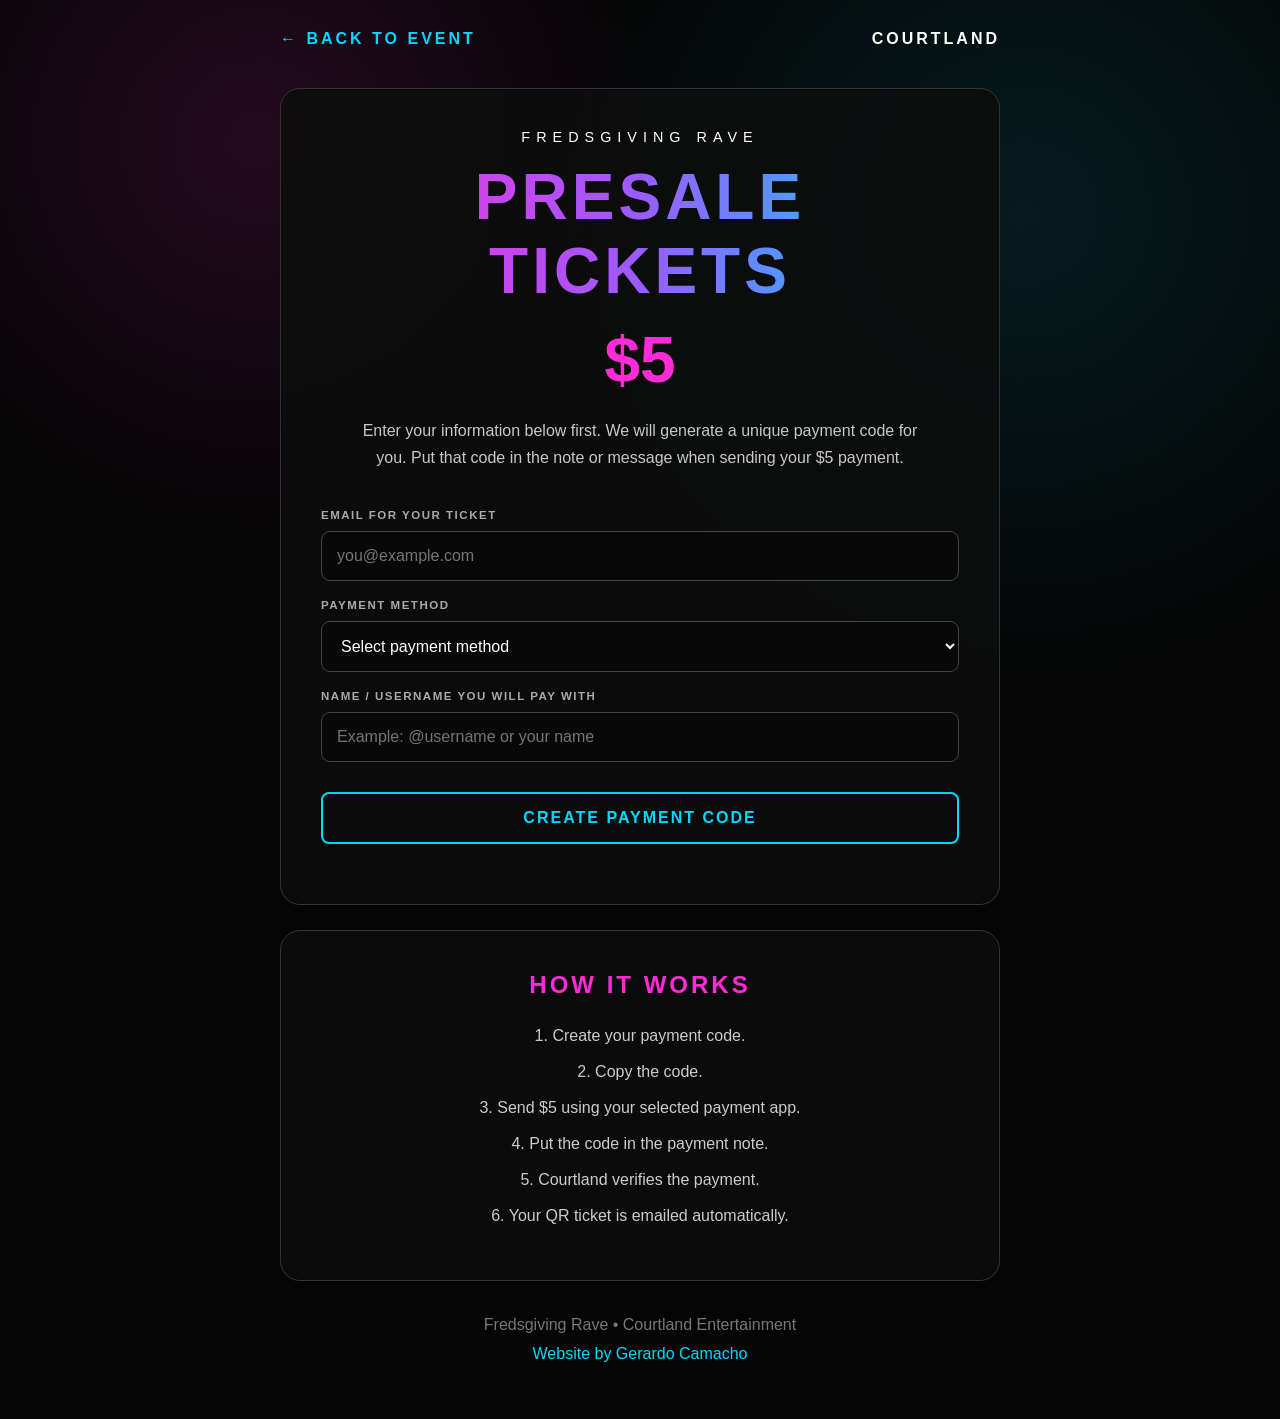
==== payment.html @ a4c5deb9 "Add files via upload" ====
<!DOCTYPE html>
<html lang="en">

<head>

    <meta charset="UTF-8">

    <meta
        name="viewport"
        content="width=device-width, initial-scale=1.0"
    >

    <title>
        Fredsgiving Rave Tickets
    </title>

    <link
        rel="stylesheet"
        href="style.css"
    >

</head>


<body class="payment-body">


    <main class="payment-page">


        <!-- ========================================= -->
        <!-- TOP -->
        <!-- ========================================= -->

        <div class="payment-topbar">

            <a
                href="index.html"
                class="back-link"
            >
                ← BACK TO EVENT
            </a>


            <span>
                COURTLAND
            </span>

        </div>



        <!-- ========================================= -->
        <!-- PAYMENT PANEL -->
        <!-- ========================================= -->

        <section class="payment-panel">


            <p class="presented-by">
                FREDSGIVING RAVE
            </p>


            <h1 class="payment-title">
                PRESALE TICKETS
            </h1>


            <p class="payment-price">
                $5
            </p>


            <p class="payment-description">

                Enter your information below first.

                We will generate a unique payment code for you.

                Put that code in the note or message when
                sending your $5 payment.

            </p>



            <!-- ========================================= -->
            <!-- REQUEST FORM -->
            <!-- ========================================= -->

            <form
                id="ticketForm"
                class="ticket-form payment-form"
            >


                <label for="ticketEmail">

                    EMAIL FOR YOUR TICKET

                </label>


                <input
                    type="email"
                    id="ticketEmail"
                    name="email"
                    placeholder="you@example.com"
                    autocomplete="email"
                    required
                >



                <label for="paymentMethod">

                    PAYMENT METHOD

                </label>


                <select
                    id="paymentMethod"
                    name="paymentMethod"
                    required
                >

                    <option value="">
                        Select payment method
                    </option>

                    <option value="PayPal">
                        PayPal
                    </option>

                    <option value="Venmo">
                        Venmo
                    </option>

                    <option value="Cash App">
                        Cash App
                    </option>

                </select>



                <label for="paymentName">

                    NAME / USERNAME YOU WILL PAY WITH

                </label>


                <input
                    type="text"
                    id="paymentName"
                    name="paymentName"
                    placeholder="Example: @username or your name"
                    required
                >



                <button
                    type="submit"
                    class="request-ticket-button"
                    id="createCodeButton"
                >

                    CREATE PAYMENT CODE

                </button>

            </form>



            <p
                class="ticket-message"
                id="ticketMessage"
            ></p>



            <!-- ========================================= -->
            <!-- PAYMENT CODE RESULT -->
            <!-- Starts hidden -->
            <!-- ========================================= -->

            <div
                class="payment-reference-box hidden"
                id="paymentReferenceBox"
            >


                <p class="reference-label">

                    YOUR PAYMENT CODE

                </p>


                <p
                    class="reference-code"
                    id="paymentReference"
                >
                    FRED-PAY-XXXXXX
                </p>


                <button
                    type="button"
                    class="copy-reference-button"
                    id="copyReferenceButton"
                >

                    COPY CODE

                </button>


                <p class="reference-instructions">

                    Put this exact code in the
                    payment note/message.

                </p>


                <p class="reference-warning">

                    Your ticket will not be sent until
                    your payment has been verified.

                </p>



                <!-- ========================================= -->
                <!-- PAYMENT BUTTON -->
                <!-- ========================================= -->

                <div
                    class="selected-payment-area"
                    id="selectedPaymentArea"
                >


                    <p>
                        Now send your $5 payment:
                    </p>


                    <a
                        href="#"
                        target="_blank"
                        rel="noopener noreferrer"
                        class="payment-option"
                        id="selectedPaymentButton"
                    >

                        CONTINUE TO PAYMENT

                    </a>


                </div>


            </div>



        </section>



        <!-- ========================================= -->
        <!-- PAYMENT INSTRUCTIONS -->
        <!-- ========================================= -->

        <section class="payment-help-card">


            <h2>
                HOW IT WORKS
            </h2>


            <p>

                1. Create your payment code.

            </p>


            <p>

                2. Copy the code.

            </p>


            <p>

                3. Send $5 using your selected payment app.

            </p>


            <p>

                4. Put the code in the payment note.

            </p>


            <p>

                5. Courtland verifies the payment.

            </p>


            <p>

                6. Your QR ticket is emailed automatically.

            </p>


        </section>



        <footer class="payment-footer">


            <p>
                Fredsgiving Rave • Courtland Entertainment
            </p>


            <p>
                Website by Gerardo Camacho
            </p>


        </footer>


    </main>



    <script src="script.js"></script>

</body>

</html>
---- style.css ----
* {
    margin: 0;
    padding: 0;
    box-sizing: border-box;
}


html {
    scroll-behavior: smooth;
}


body {

    background-color: #050505;

    color: white;

    font-family:
        Arial,
        sans-serif;

}


a {
    -webkit-tap-highlight-color:
        transparent;
}


.hidden {
    display: none !important;
}



/* ===================================================== */
/* NAVBAR */
/* ===================================================== */

.navbar {

    position: fixed;

    top: 0;
    left: 0;

    width: 100%;

    display: flex;

    justify-content:
        space-between;

    align-items:
        center;

    padding:
        25px 50px;

    z-index: 1000;

    background-color:
        rgba(
            5,
            5,
            5,
            0.85
        );

    backdrop-filter:
        blur(10px);

}


.nav-logo {

    color: white;

    text-decoration: none;

    font-weight: bold;

    letter-spacing:
        4px;

}


.nav-links {

    display: flex;

    gap: 30px;

}


.nav-links a {

    color: white;

    text-decoration: none;

    font-size:
        0.9rem;

    letter-spacing:
        2px;

    transition:
        0.3s ease;

}


.nav-links a:hover {
    color: #00d9ff;
}



/* ===================================================== */
/* MOBILE MENU */
/* ===================================================== */

.menu-button {

    display: none;

    margin: 0;

    padding: 0;

    background:
        transparent;

    border:
        none;

    color:
        white;

    font-size:
        2rem;

    cursor:
        pointer;

}


.mobile-menu {

    position:
        fixed;

    inset:
        0;

    width:
        100%;

    min-height:
        100dvh;

    display:
        flex;

    justify-content:
        center;

    align-items:
        center;

    background-color:
        rgba(
            5,
            5,
            5,
            0.98
        );

    z-index:
        2000;

    opacity:
        0;

    visibility:
        hidden;

    pointer-events:
        none;

    transition:
        0.3s ease;

}


.mobile-menu.active {

    opacity:
        1;

    visibility:
        visible;

    pointer-events:
        auto;

}


.mobile-menu-links {

    display:
        flex;

    flex-direction:
        column;

    gap:
        25px;

    text-align:
        center;

}


.mobile-menu-links a {

    color:
        white;

    text-decoration:
        none;

    font-size:
        2rem;

    font-weight:
        bold;

    letter-spacing:
        3px;

}


.close-menu {

    position:
        absolute;

    top:
        25px;

    right:
        25px;

    margin:
        0;

    padding:
        0;

    background:
        transparent;

    border:
        none;

    color:
        white;

    font-size:
        2rem;

    cursor:
        pointer;

}



/* ===================================================== */
/* HERO */
/* ===================================================== */

.hero {

    min-height:
        100vh;

    display:
        flex;

    flex-direction:
        column;

    justify-content:
        center;

    align-items:
        center;

    text-align:
        center;

    padding:
        120px 20px 80px;

}


h1 {

    font-size:
        5rem;

    font-weight:
        900;

    letter-spacing:
        4px;

    background:
        linear-gradient(
            90deg,
            #ff2bd6,
            #9b5cff,
            #00d9ff
        );

    -webkit-background-clip:
        text;

    background-clip:
        text;

    color:
        transparent;

}


.presented-by {

    font-size:
        0.9rem;

    letter-spacing:
        6px;

    margin-bottom:
        15px;

}


.event-info {

    font-size:
        1.2rem;

    margin-top:
        10px;

}


.dj-credit {

    margin-top:
        20px;

    font-size:
        1rem;

    letter-spacing:
        2px;

    color:
        #d8d8d8;

}


.dj-credit span {

    color:
        #ff2bd6;

    font-weight:
        bold;

}


.spade-logo {

    width:
        180px;

    max-width:
        80%;

    margin-top:
        20px;

    border-radius:
        12px;

    box-shadow:

        0 0 20px
        rgba(
            255,
            43,
            214,
            0.25
        ),

        0 0 25px
        rgba(
            0,
            217,
            255,
            0.2
        );

}



/* ===================================================== */
/* BUTTONS */
/* ===================================================== */

button,
.hero-button {

    margin-top:
        30px;

    padding:
        15px 35px;

    background:
        transparent;

    color:
        #00d9ff;

    border:
        2px solid #00d9ff;

    border-radius:
        8px;

    font-size:
        1rem;

    font-weight:
        bold;

    letter-spacing:
        2px;

    cursor:
        pointer;

    text-decoration:
        none;

    transition:
        0.3s ease;

}


button:hover,
.hero-button:hover {

    background-color:
        #00d9ff;

    color:
        #050505;

    box-shadow:

        0 0 10px
        #00d9ff,

        0 0 25px
        #00d9ff;

}



/* ===================================================== */
/* SHARED SECTIONS */
/* ===================================================== */

.about,
.flyer-section,
.lineup,
.media,
.tickets-simple,
.location {

    display:
        flex;

    flex-direction:
        column;

    justify-content:
        center;

    align-items:
        center;

    text-align:
        center;

}


.about h2,
.flyer-section h2,
.lineup h2,
.media h2,
.tickets-simple h2,
.location h2 {

    font-size:
        2.5rem;

    letter-spacing:
        4px;

    margin-bottom:
        30px;

}


.about h2,
.lineup h2,
.location h2 {

    color:
        #ff2bd6;

}


.flyer-section h2,
.media h2,
.tickets-simple h2 {

    color:
        #00d9ff;

}



/* ===================================================== */
/* ABOUT */
/* ===================================================== */

.about {

    min-height:
        70vh;

    padding:
        80px 20px;

}


.about p {

    max-width:
        750px;

    font-size:
        1.1rem;

    line-height:
        1.8;

    margin-bottom:
        20px;

    color:
        #d8d8d8;

}



/* ===================================================== */
/* FLYER */
/* ===================================================== */

.flyer-section {

    min-height:
        100vh;

    padding:
        100px 20px 80px;

}


.flyer-text {

    font-size:
        1.1rem;

    color:
        #d8d8d8;

    margin-bottom:
        30px;

}


.event-flyer {

    width:
        100%;

    max-width:
        500px;

    border-radius:
        16px;

}



/* ===================================================== */
/* LINEUP */
/* ===================================================== */

.lineup {

    padding:
        100px 20px;

}


.lineup-container {

    display:
        flex;

    gap:
        30px;

    justify-content:
        center;

    flex-wrap:
        wrap;

}


.lineup-card {

    width:
        280px;

    padding:
        35px;

    border:
        1px solid #333;

    border-radius:
        16px;

    background-color:
        #0c0c0c;

}


.lineup-logo {

    width:
        140px;

    border-radius:
        12px;

    margin-bottom:
        20px;

}


.coming-soon-box {

    width:
        140px;

    height:
        140px;

    margin:
        0 auto 20px;

    display:
        flex;

    justify-content:
        center;

    align-items:
        center;

    border:
        2px dashed #555;

    border-radius:
        12px;

    font-size:
        3rem;

}


.lineup-card h3 {

    font-size:
        1.5rem;

    letter-spacing:
        3px;

    margin-bottom:
        10px;

}


.lineup-card p {

    color:
        #aaa;

    line-height:
        1.6;

}


.headliner,
.upcoming {

    display:
        inline-block;

    margin-top:
        20px;

    padding:
        8px 15px;

    border-radius:
        20px;

    font-size:
        0.75rem;

    font-weight:
        bold;

    letter-spacing:
        2px;

}


.headliner {

    border:
        1px solid #ff2bd6;

    color:
        #ff2bd6;

}


.upcoming {

    border:
        1px solid #00d9ff;

    color:
        #00d9ff;

}



/* ===================================================== */
/* MEDIA */
/* ===================================================== */

.media {

    padding:
        100px 20px;

}


.media-intro {

    max-width:
        650px;

    color:
        #d8d8d8;

    font-size:
        1.1rem;

    line-height:
        1.7;

    margin-bottom:
        40px;

}


.social-container {

    display:
        flex;

    gap:
        30px;

    justify-content:
        center;

    flex-wrap:
        wrap;

}


.social-card {

    width:
        320px;

    padding:
        35px;

    border:
        1px solid #333;

    border-radius:
        16px;

    background-color:
        #0c0c0c;

}


.social-card h3 {

    margin-bottom:
        15px;

    letter-spacing:
        2px;

}


.social-card p {

    color:
        #aaa;

    line-height:
        1.6;

    margin-bottom:
        25px;

}


.social-button {

    display:
        block;

    margin-top:
        15px;

    padding:
        13px 20px;

    border-radius:
        8px;

    text-decoration:
        none;

    font-size:
        0.85rem;

    font-weight:
        bold;

    letter-spacing:
        2px;

}


.courtland-button,
.youtube-button {

    color:
        #00d9ff;

    border:
        2px solid #00d9ff;

}


.instagram-button {

    color:
        #ff2bd6;

    border:
        2px solid #ff2bd6;

}



/* ===================================================== */
/* TICKET SUMMARY */
/* ===================================================== */

.tickets-simple {

    padding:
        100px 20px;

}


.ticket-summary {

    display:
        flex;

    gap:
        25px;

    flex-wrap:
        wrap;

    justify-content:
        center;

}


.ticket-summary > div {

    width:
        300px;

    padding:
        35px 25px;

    border:
        1px solid #333;

    border-radius:
        16px;

    background:
        #0c0c0c;

}


.summary-label {

    display:
        block;

    letter-spacing:
        3px;

    font-weight:
        bold;

    margin-bottom:
        10px;

}


.summary-price {

    display:
        block;

    font-size:
        3rem;

    font-weight:
        bold;

    color:
        #ff2bd6;

}


.ticket-summary-note {

    margin-top:
        30px;

    color:
        #aaa;

}



/* ===================================================== */
/* LOCATION */
/* ===================================================== */

.location {

    padding:
        100px 20px;

}


.location-name {

    font-size:
        1.8rem;

    font-weight:
        bold;

}


.location-address {

    margin-top:
        10px;

    line-height:
        1.7;

    color:
        #d8d8d8;

}


.location-note {

    margin-top:
        20px;

    color:
        #999;

}



/* ===================================================== */
/* FOOTER */
/* ===================================================== */

.footer {

    padding:
        40px 20px;

    text-align:
        center;

    border-top:
        1px solid #222;

    color:
        #888;

    line-height:
        1.8;

}


.footer p:nth-child(2) {
    color: #ff2bd6;
}


.footer p:nth-child(3) {
    color: #00d9ff;
}



/* ===================================================== */
/* PAYMENT PAGE */
/* ===================================================== */

.payment-body {

    min-height:
        100vh;

    background:

        radial-gradient(
            circle at 20% 10%,
            rgba(
                255,
                43,
                214,
                0.12
            ),
            transparent 25%
        ),

        radial-gradient(
            circle at 80% 15%,
            rgba(
                0,
                217,
                255,
                0.10
            ),
            transparent 30%
        ),

        #050505;

}


.payment-page {

    width:
        min(
            100%,
            760px
        );

    margin:
        0 auto;

    padding:
        30px 20px 50px;

}


.payment-topbar {

    display:
        flex;

    justify-content:
        space-between;

    align-items:
        center;

    gap:
        20px;

    margin-bottom:
        40px;

    letter-spacing:
        3px;

    font-weight:
        bold;

}


.back-link {

    color:
        #00d9ff;

    text-decoration:
        none;

}


.payment-panel,
.payment-help-card {

    border:
        1px solid #333;

    border-radius:
        20px;

    background:
        rgba(
            12,
            12,
            12,
            0.92
        );

    padding:
        40px;

    text-align:
        center;

}


.payment-title {

    font-size:
        clamp(
            2.4rem,
            8vw,
            4rem
        );

}


.payment-price {

    margin-top:
        15px;

    font-size:
        4rem;

    font-weight:
        900;

    color:
        #ff2bd6;

}


.payment-description {

    max-width:
        560px;

    margin:
        20px auto 30px;

    color:
        #c8c8c8;

    line-height:
        1.7;

}



/* ===================================================== */
/* PAYMENT FORM */
/* ===================================================== */

.ticket-form {

    display:
        flex;

    flex-direction:
        column;

    gap:
        10px;

    text-align:
        left;

}


.ticket-form label {

    margin-top:
        8px;

    color:
        #aaa;

    font-size:
        0.72rem;

    font-weight:
        bold;

    letter-spacing:
        1.5px;

}


.ticket-form input,
.ticket-form select {

    width:
        100%;

    padding:
        15px;

    border:
        1px solid #444;

    border-radius:
        9px;

    background:
        #080808;

    color:
        white;

    font-size:
        1rem;

    outline:
        none;

}


.ticket-form input:focus,
.ticket-form select:focus {

    border-color:
        #ff2bd6;

}


.request-ticket-button {

    width:
        100%;

    margin-top:
        20px;

}



/* ===================================================== */
/* PAYMENT REFERENCE */
/* ===================================================== */

.payment-reference-box {

    margin-top:
        40px;

    padding:
        30px 20px;

    border:
        2px solid #00d9ff;

    border-radius:
        16px;

    background:
        rgba(
            0,
            217,
            255,
            0.04
        );

    box-shadow:
        0 0 20px
        rgba(
            0,
            217,
            255,
            0.18
        );

}


.reference-label {

    color:
        #aaa;

    font-size:
        0.8rem;

    font-weight:
        bold;

    letter-spacing:
        3px;

}


.reference-code {

    margin:
        15px 0;

    color:
        #00d9ff;

    font-size:
        2rem;

    font-weight:
        900;

    letter-spacing:
        3px;

    overflow-wrap:
        anywhere;

}


.copy-reference-button {

    margin:
        10px auto 20px;

}


.reference-instructions {

    font-size:
        1.1rem;

    line-height:
        1.6;

}


.reference-warning {

    margin-top:
        15px;

    color:
        #ff2bd6;

    font-size:
        0.9rem;

}


.selected-payment-area {

    margin-top:
        30px;

    padding-top:
        25px;

    border-top:
        1px solid #333;

}


.selected-payment-area p {

    margin-bottom:
        15px;

    color:
        #aaa;

}


.payment-option {

    display:
        block;

    width:
        100%;

    padding:
        16px;

    color:
        #00d9ff;

    border:
        2px solid #00d9ff;

    border-radius:
        9px;

    text-decoration:
        none;

    font-weight:
        bold;

    letter-spacing:
        2px;

}


.payment-option:hover {

    background:
        #00d9ff;

    color:
        #050505;

}



/* ===================================================== */
/* PAYMENT HELP */
/* ===================================================== */

.payment-help-card {

    margin-top:
        25px;

}


.payment-help-card h2 {

    color:
        #ff2bd6;

    margin-bottom:
        25px;

    letter-spacing:
        3px;

}


.payment-help-card p {

    margin:
        12px 0;

    color:
        #ccc;

    line-height:
        1.5;

}


.ticket-message {

    margin-top:
        20px;

    color:
        #00d9ff;

    text-align:
        center;

}


.payment-footer {

    margin-top:
        30px;

    text-align:
        center;

    color:
        #777;

    line-height:
        1.8;

}


.payment-footer p:last-child {
    color: #00d9ff;
}



/* ===================================================== */
/* SCROLL */
/* ===================================================== */

#about,
#flyer,
#lineup,
#media,
#tickets,
#location {

    scroll-margin-top:
        100px;

}



/* ===================================================== */
/* MOBILE */
/* ===================================================== */

@media (
    max-width: 430px
) {


    .navbar {

        padding:
            20px;

    }


    .nav-links {

        display:
            none;

    }


    .menu-button {

        display:
            block;

    }


    .nav-logo {

        font-size:
            0.9rem;

    }


    .hero {

        min-height:
            100dvh;

        padding:
            100px 20px 70px;

    }


    h1 {

        font-size:
            2.5rem;

        letter-spacing:
            1px;

        line-height:
            1.05;

    }


    .presented-by {

        font-size:
            0.7rem;

        letter-spacing:
            3px;

    }


    .event-info {

        font-size:
            1rem;

    }


    .spade-logo {

        width:
            125px;

    }


    .hero-button {

        width:
            100%;

        max-width:
            280px;

    }


    .about,
    .flyer-section,
    .lineup,
    .media,
    .tickets-simple,
    .location {

        padding:
            120px 20px 100px;

    }


    .about h2,
    .flyer-section h2,
    .lineup h2,
    .media h2,
    .tickets-simple h2,
    .location h2 {

        font-size:
            2rem;

        letter-spacing:
            2px;

    }


    .lineup-container,
    .social-container {

        flex-direction:
            column;

        width:
            100%;

        align-items:
            center;

    }


    .lineup-card,
    .social-card {

        width:
            100%;

        max-width:
            320px;

    }


    .ticket-summary {

        flex-direction:
            column;

        align-items:
            center;

    }


    .ticket-summary > div {

        width:
            100%;

        max-width:
            320px;

    }


    .payment-page {

        padding:
            20px 14px 40px;

    }


    .payment-topbar {

        margin-bottom:
            20px;

        font-size:
            0.8rem;

    }


    .payment-panel,
    .payment-help-card {

        padding:
            28px 18px;

        border-radius:
            16px;

    }


    .payment-price {

        font-size:
            3.5rem;

    }


    .reference-code {

        font-size:
            1.55rem;

        letter-spacing:
            2px;

    }


    .request-ticket-button {

        width:
            100%;

    }

}
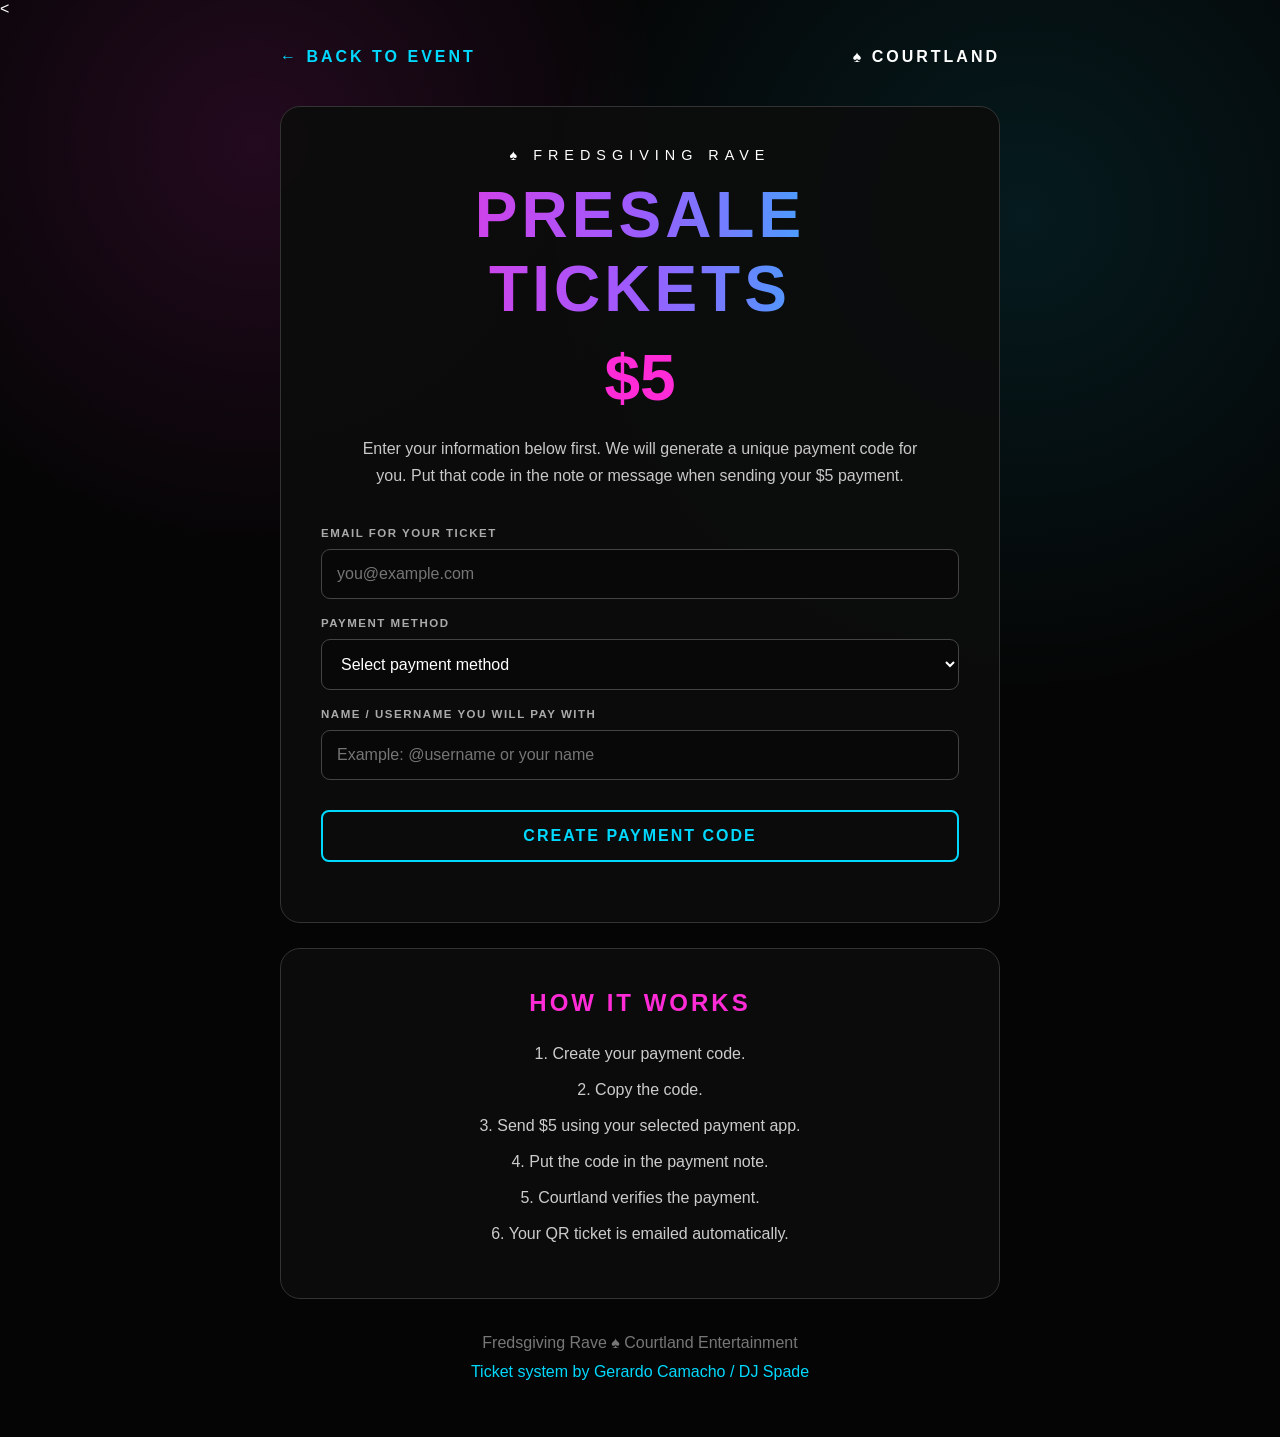
==== commit 915f9703: "Add files via upload" ====
--- a/payment.html
+++ b/payment.html
@@ -1,4 +1,11 @@
-<!DOCTYPE html>
+<<!DOCTYPE html>
+
+<!-- ===================================================== -->
+<!-- ♠ DJ SPADE                                           -->
+<!-- FREDSGIVING RAVE TICKETING                           -->
+<!-- Website / Ticket System by Gerardo Camacho           -->
+<!-- ===================================================== -->
+
 <html lang="en">
 
 <head>
@@ -10,6 +17,11 @@
         content="width=device-width, initial-scale=1.0"
     >
 
+    <meta
+        name="author"
+        content="Gerardo Camacho / DJ Spade"
+    >
+
     <title>
         Fredsgiving Rave Tickets
     </title>
@@ -21,16 +33,13 @@
 
 </head>
 
-
 <body class="payment-body">
 
-
     <main class="payment-page">
 
-
-        <!-- ========================================= -->
-        <!-- TOP -->
-        <!-- ========================================= -->
+        <!-- ================================================= -->
+        <!-- ♠ PAYMENT TOP BAR                                 -->
+        <!-- ================================================= -->
 
         <div class="payment-topbar">
 
@@ -41,37 +50,30 @@
                 ← BACK TO EVENT
             </a>
 
-
             <span>
-                COURTLAND
+                ♠ COURTLAND
             </span>
 
         </div>
 
-
-
-        <!-- ========================================= -->
-        <!-- PAYMENT PANEL -->
-        <!-- ========================================= -->
+        <!-- ================================================= -->
+        <!-- ♠ PRESALE TICKETING                               -->
+        <!-- ================================================= -->
 
         <section class="payment-panel">
 
-
             <p class="presented-by">
-                FREDSGIVING RAVE
-            </p>
-
+                ♠ FREDSGIVING RAVE
+            </p>
 
             <h1 class="payment-title">
                 PRESALE TICKETS
             </h1>
 
-
             <p class="payment-price">
                 $5
             </p>
 
-
             <p class="payment-description">
 
                 Enter your information below first.
@@ -82,25 +84,15 @@
                 sending your $5 payment.
 
             </p>
-
-
-
-            <!-- ========================================= -->
-            <!-- REQUEST FORM -->
-            <!-- ========================================= -->
 
             <form
                 id="ticketForm"
                 class="ticket-form payment-form"
             >
 
-
                 <label for="ticketEmail">
-
                     EMAIL FOR YOUR TICKET
-
                 </label>
-
 
                 <input
                     type="email"
@@ -111,14 +103,9 @@
                     required
                 >
 
-
-
                 <label for="paymentMethod">
-
                     PAYMENT METHOD
-
                 </label>
-
 
                 <select
                     id="paymentMethod"
@@ -144,14 +131,9 @@
 
                 </select>
 
-
-
                 <label for="paymentName">
-
                     NAME / USERNAME YOU WILL PAY WITH
-
                 </label>
-
 
                 <input
                     type="text"
@@ -161,46 +143,33 @@
                     required
                 >
 
-
-
                 <button
                     type="submit"
                     class="request-ticket-button"
                     id="createCodeButton"
                 >
-
                     CREATE PAYMENT CODE
-
                 </button>
 
             </form>
-
-
 
             <p
                 class="ticket-message"
                 id="ticketMessage"
             ></p>
 
-
-
-            <!-- ========================================= -->
-            <!-- PAYMENT CODE RESULT -->
-            <!-- Starts hidden -->
-            <!-- ========================================= -->
+            <!-- ================================================= -->
+            <!-- ♠ UNIQUE PAYMENT REFERENCE                       -->
+            <!-- ================================================= -->
 
             <div
                 class="payment-reference-box hidden"
                 id="paymentReferenceBox"
             >
 
-
                 <p class="reference-label">
-
-                    YOUR PAYMENT CODE
-
-                </p>
-
+                    ♠ YOUR PAYMENT CODE
+                </p>
 
                 <p
                     class="reference-code"
@@ -208,50 +177,33 @@
                 >
                     FRED-PAY-XXXXXX
                 </p>
-
 
                 <button
                     type="button"
                     class="copy-reference-button"
                     id="copyReferenceButton"
                 >
-
                     COPY CODE
-
                 </button>
 
-
                 <p class="reference-instructions">
-
                     Put this exact code in the
                     payment note/message.
-
-                </p>
-
+                </p>
 
                 <p class="reference-warning">
-
                     Your ticket will not be sent until
                     your payment has been verified.
-
-                </p>
-
-
-
-                <!-- ========================================= -->
-                <!-- PAYMENT BUTTON -->
-                <!-- ========================================= -->
+                </p>
 
                 <div
                     class="selected-payment-area"
                     id="selectedPaymentArea"
                 >
 
-
                     <p>
                         Now send your $5 payment:
                     </p>
-
 
                     <a
                         href="#"
@@ -260,101 +212,69 @@
                         class="payment-option"
                         id="selectedPaymentButton"
                     >
-
                         CONTINUE TO PAYMENT
-
                     </a>
 
-
                 </div>
 
-
             </div>
 
-
-
         </section>
 
-
-
-        <!-- ========================================= -->
-        <!-- PAYMENT INSTRUCTIONS -->
-        <!-- ========================================= -->
+        <!-- ================================================= -->
+        <!-- ♠ HOW IT WORKS                                    -->
+        <!-- ================================================= -->
 
         <section class="payment-help-card">
-
 
             <h2>
                 HOW IT WORKS
             </h2>
 
-
-            <p>
-
+            <p>
                 1. Create your payment code.
-
-            </p>
-
-
-            <p>
-
+            </p>
+
+            <p>
                 2. Copy the code.
-
-            </p>
-
-
-            <p>
-
+            </p>
+
+            <p>
                 3. Send $5 using your selected payment app.
-
-            </p>
-
-
-            <p>
-
+            </p>
+
+            <p>
                 4. Put the code in the payment note.
-
-            </p>
-
-
-            <p>
-
+            </p>
+
+            <p>
                 5. Courtland verifies the payment.
-
-            </p>
-
-
-            <p>
-
+            </p>
+
+            <p>
                 6. Your QR ticket is emailed automatically.
-
-            </p>
-
+            </p>
 
         </section>
 
-
+        <!-- ================================================= -->
+        <!-- ♠ FOOTER                                          -->
+        <!-- ================================================= -->
 
         <footer class="payment-footer">
 
-
-            <p>
-                Fredsgiving Rave • Courtland Entertainment
-            </p>
-
-
-            <p>
-                Website by Gerardo Camacho
-            </p>
-
+            <p>
+                Fredsgiving Rave ♠ Courtland Entertainment
+            </p>
+
+            <p>
+                Ticket system by Gerardo Camacho / DJ Spade
+            </p>
 
         </footer>
 
-
     </main>
 
-
-
     <script src="script.js"></script>
 
 </body>
--- a/style.css
+++ b/style.css
@@ -1,3 +1,14 @@
+/* ===================================================== */
+/*                                                     */
+/*                  ♠ DJ SPADE ♠                       */
+/*                                                     */
+/*             FREDSGIVING RAVE WEBSITE                */
+/*                                                     */
+/*              Styling by Gerardo Camacho             */
+/*                                                     */
+/* ===================================================== */
+
+
 * {
     margin: 0;
     padding: 0;
@@ -36,7 +47,7 @@
 
 
 /* ===================================================== */
-/* NAVBAR */
+/* ♠ NAVBAR                                              */
 /* ===================================================== */
 
 .navbar {
@@ -123,7 +134,7 @@
 
 
 /* ===================================================== */
-/* MOBILE MENU */
+/* ♠ MOBILE MENU                                         */
 /* ===================================================== */
 
 .menu-button {
@@ -289,7 +300,7 @@
 
 
 /* ===================================================== */
-/* HERO */
+/* ♠ HERO                                                */
 /* ===================================================== */
 
 .hero {
@@ -439,7 +450,7 @@
 
 
 /* ===================================================== */
-/* BUTTONS */
+/* ♠ BUTTONS                                             */
 /* ===================================================== */
 
 button,
@@ -506,7 +517,7 @@
 
 
 /* ===================================================== */
-/* SHARED SECTIONS */
+/* ♠ SHARED SECTIONS                                     */
 /* ===================================================== */
 
 .about,
@@ -575,7 +586,7 @@
 
 
 /* ===================================================== */
-/* ABOUT */
+/* ♠ ABOUT                                               */
 /* ===================================================== */
 
 .about {
@@ -611,7 +622,7 @@
 
 
 /* ===================================================== */
-/* FLYER */
+/* ♠ FLYER                                               */
 /* ===================================================== */
 
 .flyer-section {
@@ -655,7 +666,7 @@
 
 
 /* ===================================================== */
-/* LINEUP */
+/* ♠ DJ LINEUP                                           */
 /* ===================================================== */
 
 .lineup {
@@ -825,7 +836,7 @@
 
 
 /* ===================================================== */
-/* MEDIA */
+/* ♠ MEDIA / SOCIALS                                     */
 /* ===================================================== */
 
 .media {
@@ -972,7 +983,7 @@
 
 
 /* ===================================================== */
-/* TICKET SUMMARY */
+/* ♠ TICKET SUMMARY                                      */
 /* ===================================================== */
 
 .tickets-simple {
@@ -1067,7 +1078,7 @@
 
 
 /* ===================================================== */
-/* LOCATION */
+/* ♠ LOCATION                                            */
 /* ===================================================== */
 
 .location {
@@ -1116,7 +1127,7 @@
 
 
 /* ===================================================== */
-/* FOOTER */
+/* ♠ FOOTER                                              */
 /* ===================================================== */
 
 .footer {
@@ -1151,7 +1162,7 @@
 
 
 /* ===================================================== */
-/* PAYMENT PAGE */
+/* ♠ PAYMENT PAGE                                        */
 /* ===================================================== */
 
 .payment-body {
@@ -1316,7 +1327,7 @@
 
 
 /* ===================================================== */
-/* PAYMENT FORM */
+/* ♠ PAYMENT FORM                                        */
 /* ===================================================== */
 
 .ticket-form {
@@ -1408,7 +1419,7 @@
 
 
 /* ===================================================== */
-/* PAYMENT REFERENCE */
+/* ♠ PAYMENT REFERENCE                                   */
 /* ===================================================== */
 
 .payment-reference-box {
@@ -1588,7 +1599,7 @@
 
 
 /* ===================================================== */
-/* PAYMENT HELP */
+/* ♠ PAYMENT HELP                                        */
 /* ===================================================== */
 
 .payment-help-card {
@@ -1665,7 +1676,7 @@
 
 
 /* ===================================================== */
-/* SCROLL */
+/* ♠ SCROLL POSITIONING                                  */
 /* ===================================================== */
 
 #about,
@@ -1683,7 +1694,7 @@
 
 
 /* ===================================================== */
-/* MOBILE */
+/* ♠ MOBILE RESPONSIVE DESIGN                            */
 /* ===================================================== */
 
 @media (
@@ -1921,4 +1932,11 @@
 
     }
 
-}+}
+
+
+/* ===================================================== */
+/*                                                     */
+/*             ♠ END OF DJ SPADE STYLES ♠              */
+/*                                                     */
+/* ===================================================== */
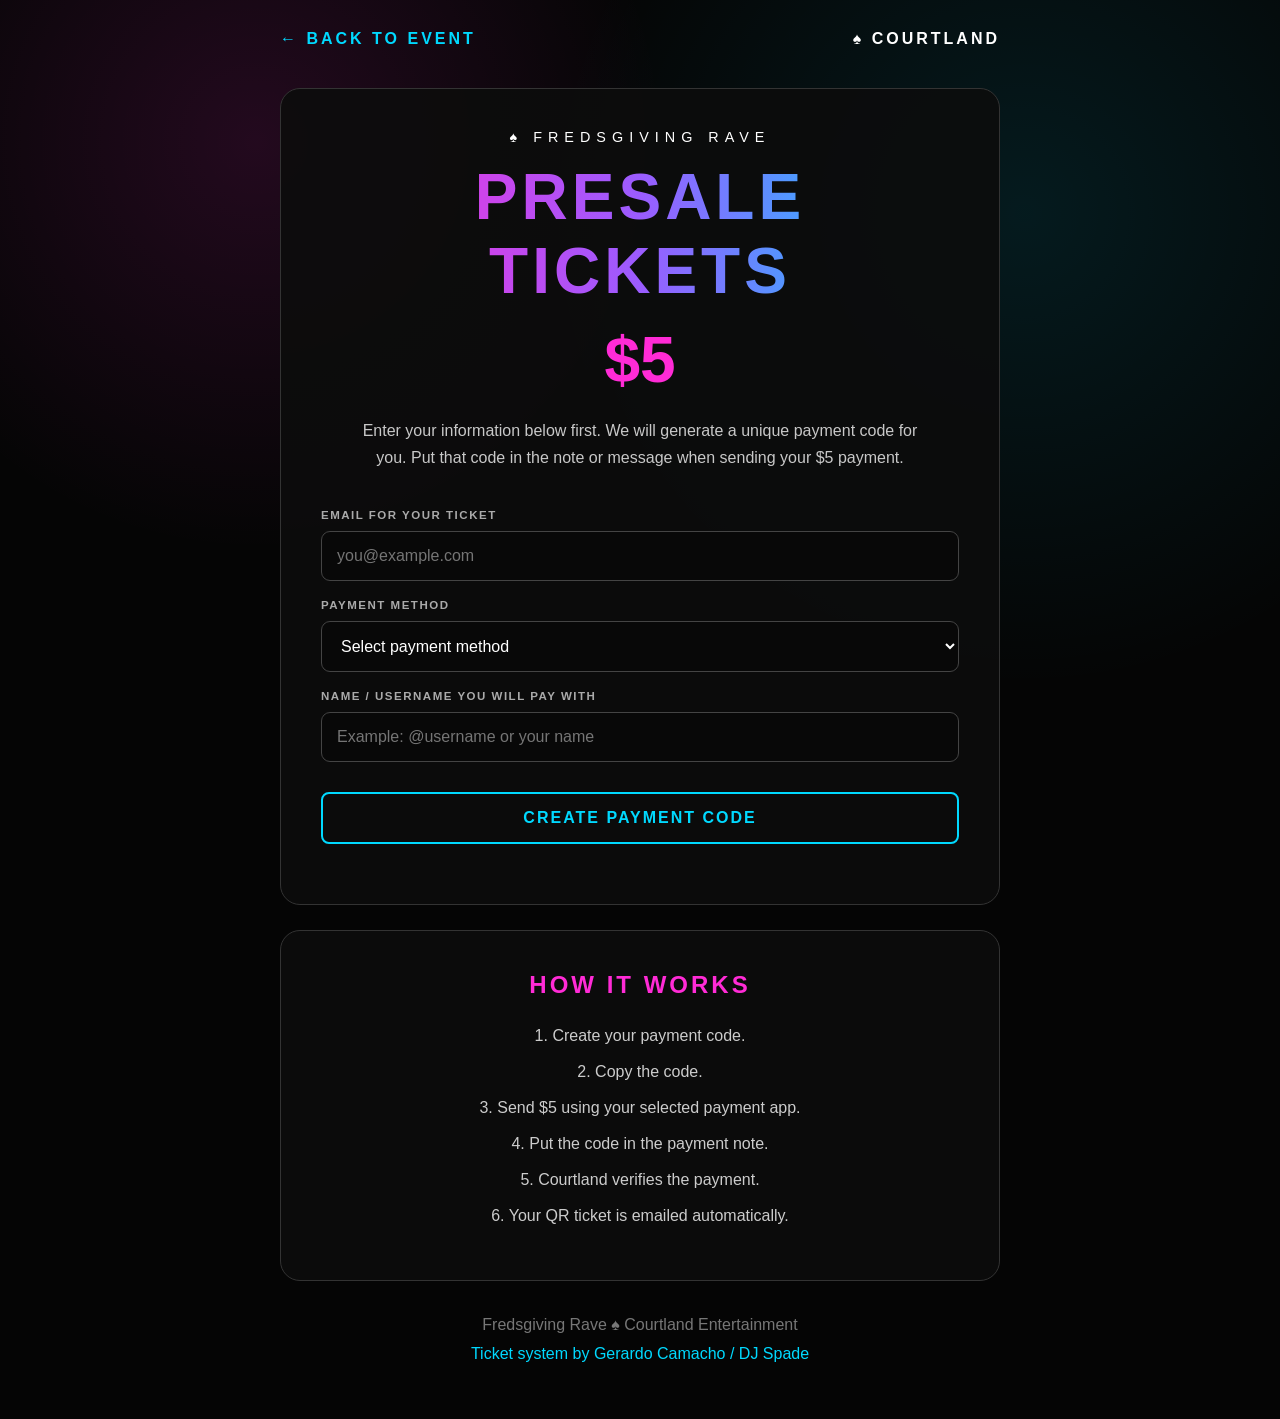
==== commit 0719e55f: "Update payment.html" ====
--- a/payment.html
+++ b/payment.html
@@ -1,9 +1,9 @@
-<<!DOCTYPE html>
+<!DOCTYPE html>
 
 <!-- ===================================================== -->
 <!-- ♠ DJ SPADE                                           -->
 <!-- FREDSGIVING RAVE TICKETING                           -->
-<!-- Website / Ticket System by Gerardo Camacho           -->
+<!-- Ticket System by Gerardo Camacho                     -->
 <!-- ===================================================== -->
 
 <html lang="en">
@@ -22,6 +22,11 @@
         content="Gerardo Camacho / DJ Spade"
     >
 
+    <meta
+        name="description"
+        content="Fredsgiving Rave presale ticket payment page."
+    >
+
     <title>
         Fredsgiving Rave Tickets
     </title>
@@ -33,12 +38,15 @@
 
 </head>
 
+
 <body class="payment-body">
 
+
     <main class="payment-page">
 
-        <!-- ================================================= -->
-        <!-- ♠ PAYMENT TOP BAR                                 -->
+
+        <!-- ================================================= -->
+        <!-- ♠ TOP BAR                                         -->
         <!-- ================================================= -->
 
         <div class="payment-topbar">
@@ -50,30 +58,37 @@
                 ← BACK TO EVENT
             </a>
 
+
             <span>
                 ♠ COURTLAND
             </span>
 
         </div>
 
-        <!-- ================================================= -->
-        <!-- ♠ PRESALE TICKETING                               -->
+
+
+        <!-- ================================================= -->
+        <!-- ♠ PRESALE TICKETS                                 -->
         <!-- ================================================= -->
 
         <section class="payment-panel">
+
 
             <p class="presented-by">
                 ♠ FREDSGIVING RAVE
             </p>
+
 
             <h1 class="payment-title">
                 PRESALE TICKETS
             </h1>
 
+
             <p class="payment-price">
                 $5
             </p>
 
+
             <p class="payment-description">
 
                 Enter your information below first.
@@ -84,15 +99,25 @@
                 sending your $5 payment.
 
             </p>
+
+
+
+            <!-- ================================================= -->
+            <!-- ♠ TICKET FORM                                      -->
+            <!-- ================================================= -->
 
             <form
                 id="ticketForm"
                 class="ticket-form payment-form"
             >
 
+
                 <label for="ticketEmail">
+
                     EMAIL FOR YOUR TICKET
+
                 </label>
+
 
                 <input
                     type="email"
@@ -103,9 +128,14 @@
                     required
                 >
 
+
+
                 <label for="paymentMethod">
+
                     PAYMENT METHOD
+
                 </label>
+
 
                 <select
                     id="paymentMethod"
@@ -131,9 +161,14 @@
 
                 </select>
 
+
+
                 <label for="paymentName">
+
                     NAME / USERNAME YOU WILL PAY WITH
+
                 </label>
+
 
                 <input
                     type="text"
@@ -143,23 +178,31 @@
                     required
                 >
 
+
+
                 <button
                     type="submit"
                     class="request-ticket-button"
                     id="createCodeButton"
                 >
+
                     CREATE PAYMENT CODE
+
                 </button>
 
             </form>
+
+
 
             <p
                 class="ticket-message"
                 id="ticketMessage"
             ></p>
 
+
+
             <!-- ================================================= -->
-            <!-- ♠ UNIQUE PAYMENT REFERENCE                       -->
+            <!-- ♠ PAYMENT REFERENCE                               -->
             <!-- ================================================= -->
 
             <div
@@ -167,43 +210,69 @@
                 id="paymentReferenceBox"
             >
 
+
                 <p class="reference-label">
+
                     ♠ YOUR PAYMENT CODE
+
                 </p>
+
 
                 <p
                     class="reference-code"
                     id="paymentReference"
                 >
+
                     FRED-PAY-XXXXXX
+
                 </p>
+
+
 
                 <button
                     type="button"
                     class="copy-reference-button"
                     id="copyReferenceButton"
                 >
+
                     COPY CODE
+
                 </button>
 
+
+
                 <p class="reference-instructions">
+
                     Put this exact code in the
                     payment note/message.
+
                 </p>
 
+
+
                 <p class="reference-warning">
+
                     Your ticket will not be sent until
                     your payment has been verified.
+
                 </p>
+
+
+
+                <!-- ================================================= -->
+                <!-- ♠ PAYMENT BUTTON                                  -->
+                <!-- ================================================= -->
 
                 <div
                     class="selected-payment-area"
                     id="selectedPaymentArea"
                 >
 
+
                     <p>
                         Now send your $5 payment:
                     </p>
+
 
                     <a
                         href="#"
@@ -212,51 +281,68 @@
                         class="payment-option"
                         id="selectedPaymentButton"
                     >
+
                         CONTINUE TO PAYMENT
+
                     </a>
 
+
                 </div>
 
+
             </div>
 
+
         </section>
 
+
+
         <!-- ================================================= -->
         <!-- ♠ HOW IT WORKS                                    -->
         <!-- ================================================= -->
 
         <section class="payment-help-card">
+
 
             <h2>
                 HOW IT WORKS
             </h2>
 
+
             <p>
                 1. Create your payment code.
             </p>
 
+
             <p>
                 2. Copy the code.
             </p>
 
+
             <p>
                 3. Send $5 using your selected payment app.
             </p>
 
+
             <p>
                 4. Put the code in the payment note.
             </p>
 
+
             <p>
                 5. Courtland verifies the payment.
             </p>
 
+
             <p>
                 6. Your QR ticket is emailed automatically.
             </p>
 
+
         </section>
 
+
+
         <!-- ================================================= -->
         <!-- ♠ FOOTER                                          -->
         <!-- ================================================= -->
@@ -273,10 +359,18 @@
 
         </footer>
 
+
     </main>
 
-    <script src="script.js"></script>
+
+
+    <!-- ================================================= -->
+    <!-- ♠ SCRIPT                                           -->
+    <!-- v=2 forces browser to load newest JavaScript      -->
+    <!-- ================================================= -->
+
+    <script src="script.js?v=2"></script>
 
 </body>
 
-</html>+</html>
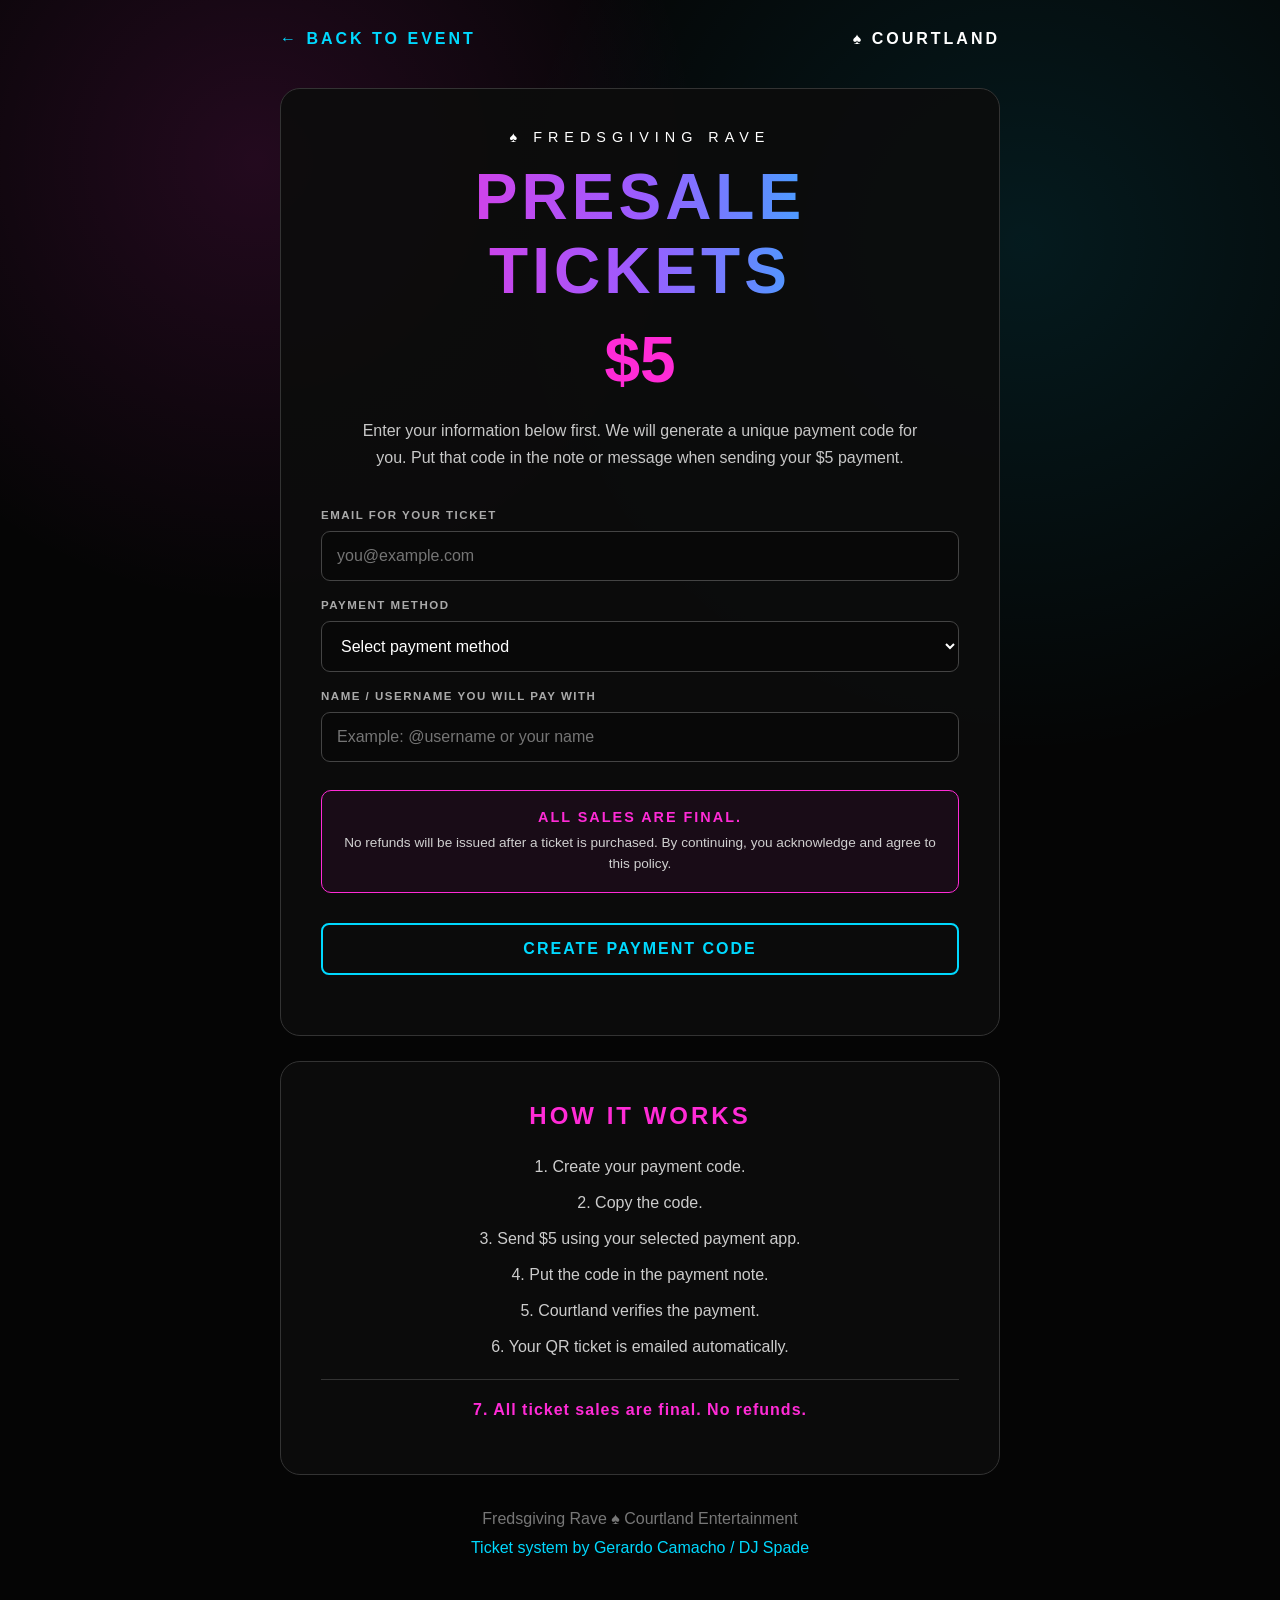
==== commit e79a6c87: "Add files via upload" ====
--- a/payment.html
+++ b/payment.html
@@ -180,6 +180,30 @@
 
 
 
+                <!-- ================================================= -->
+                <!-- ♠ NO REFUND POLICY                                 -->
+                <!-- ================================================= -->
+
+                <div class="refund-policy">
+
+                    <strong>
+                        ALL SALES ARE FINAL.
+                    </strong>
+
+                    <p>
+
+                        No refunds will be issued after a ticket
+                        is purchased.
+
+                        By continuing, you acknowledge and agree
+                        to this policy.
+
+                    </p>
+
+                </div>
+
+
+
                 <button
                     type="submit"
                     class="request-ticket-button"
@@ -339,6 +363,11 @@
             </p>
 
 
+            <p class="help-refund-warning">
+                7. All ticket sales are final. No refunds.
+            </p>
+
+
         </section>
 
 
@@ -366,11 +395,11 @@
 
     <!-- ================================================= -->
     <!-- ♠ SCRIPT                                           -->
-    <!-- v=2 forces browser to load newest JavaScript      -->
+    <!-- v=3 loads current JavaScript                      -->
     <!-- ================================================= -->
 
-    <script src="script.js?v=2"></script>
+    <script src="script.js?v=3"></script>
 
 </body>
 
-</html>
+</html>
--- a/style.css
+++ b/style.css
@@ -1406,6 +1406,73 @@
 }
 
 
+
+/* ===================================================== */
+/* ♠ NO REFUND POLICY                                    */
+/* ===================================================== */
+
+.refund-policy {
+
+    margin-top:
+        18px;
+
+    padding:
+        18px;
+
+    border:
+        1px solid #ff2bd6;
+
+    border-radius:
+        10px;
+
+    background:
+        rgba(
+            255,
+            43,
+            214,
+            0.06
+        );
+
+    text-align:
+        center;
+
+}
+
+
+.refund-policy strong {
+
+    display:
+        block;
+
+    color:
+        #ff2bd6;
+
+    font-size:
+        0.9rem;
+
+    letter-spacing:
+        2px;
+
+    margin-bottom:
+        8px;
+
+}
+
+
+.refund-policy p {
+
+    color:
+        #cfcfcf;
+
+    font-size:
+        0.85rem;
+
+    line-height:
+        1.5;
+
+}
+
+
 .request-ticket-button {
 
     width:
@@ -1415,7 +1482,6 @@
         20px;
 
 }
-
 
 
 /* ===================================================== */
@@ -1638,6 +1704,29 @@
 }
 
 
+.help-refund-warning {
+
+    margin-top:
+        20px !important;
+
+    padding-top:
+        18px;
+
+    border-top:
+        1px solid #333;
+
+    color:
+        #ff2bd6 !important;
+
+    font-weight:
+        bold;
+
+    letter-spacing:
+        1px;
+
+}
+
+
 .ticket-message {
 
     margin-top:
@@ -1914,6 +2003,33 @@
     }
 
 
+    .refund-policy {
+
+        padding:
+            16px 14px;
+
+    }
+
+
+    .refund-policy strong {
+
+        font-size:
+            0.82rem;
+
+        letter-spacing:
+            1.5px;
+
+    }
+
+
+    .refund-policy p {
+
+        font-size:
+            0.82rem;
+
+    }
+
+
     .reference-code {
 
         font-size:
@@ -1933,6 +2049,7 @@
     }
 
 }
+
 
 
 /* ===================================================== */
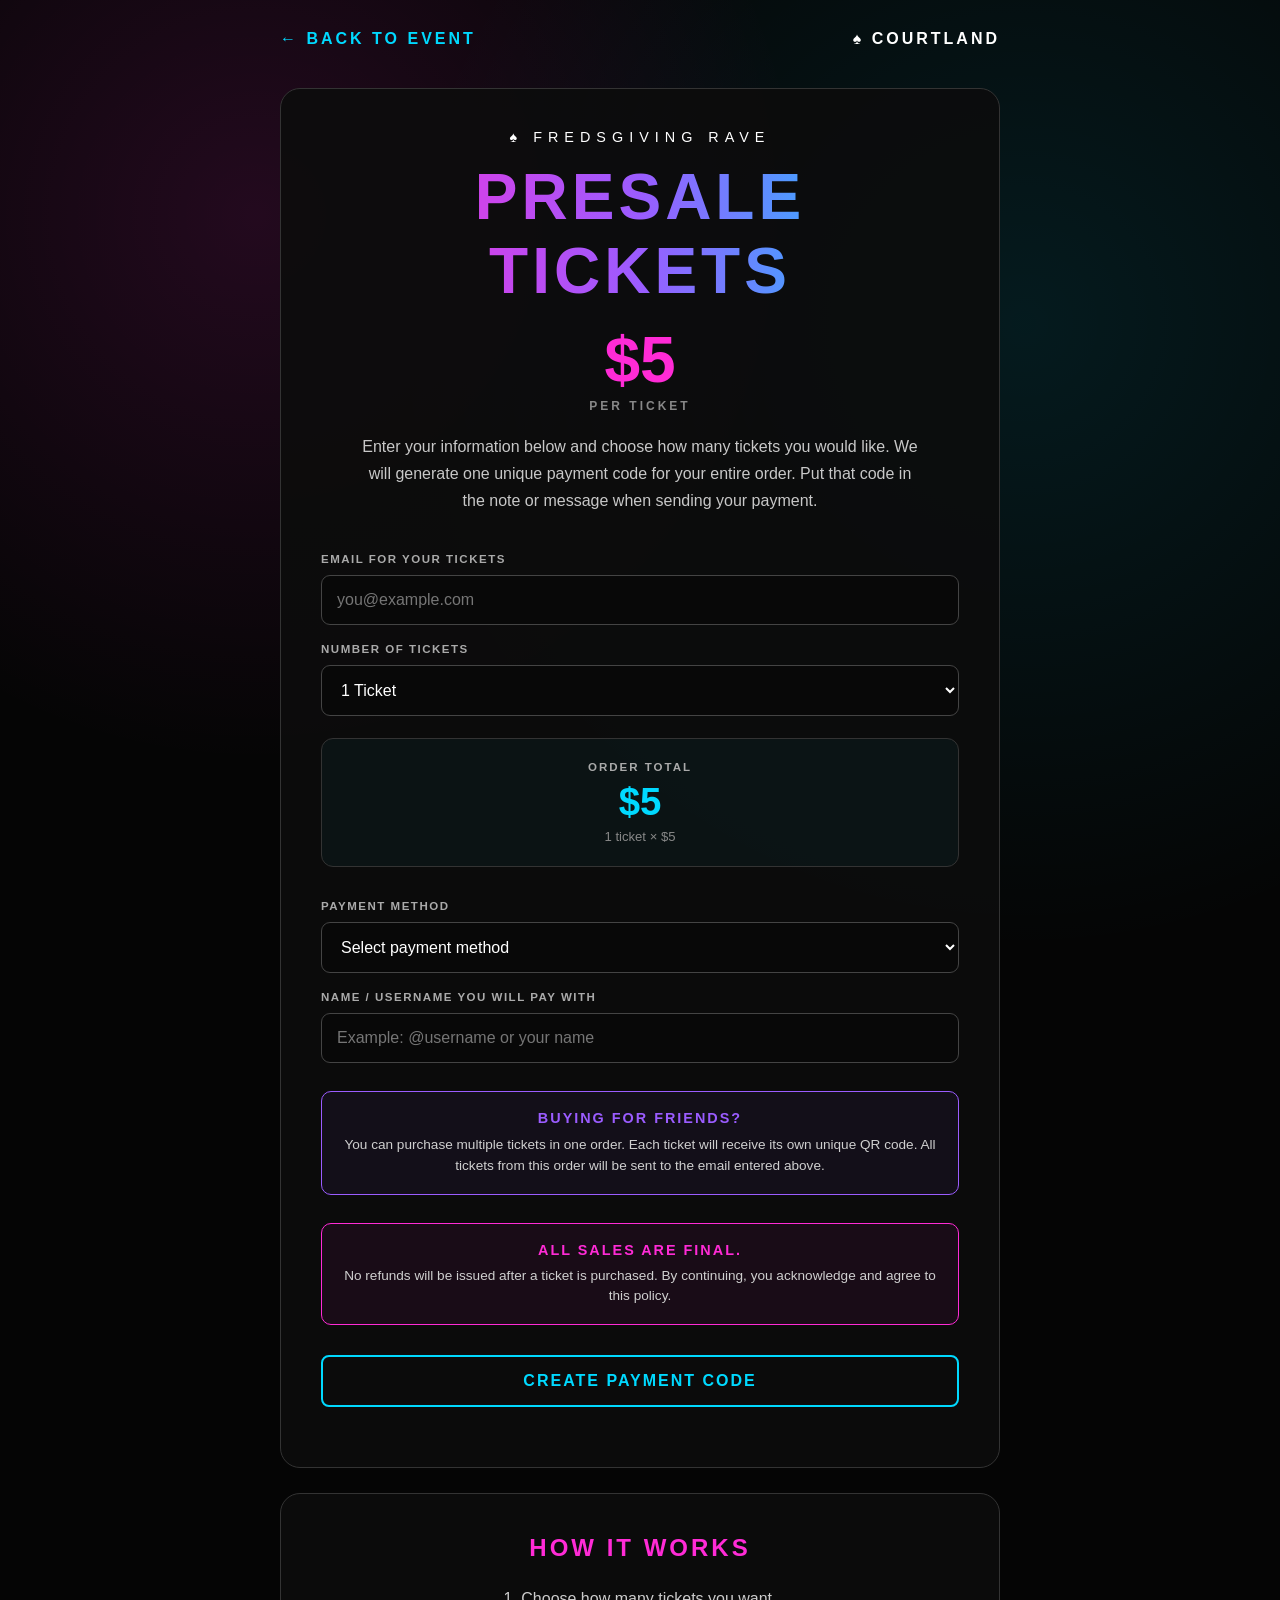
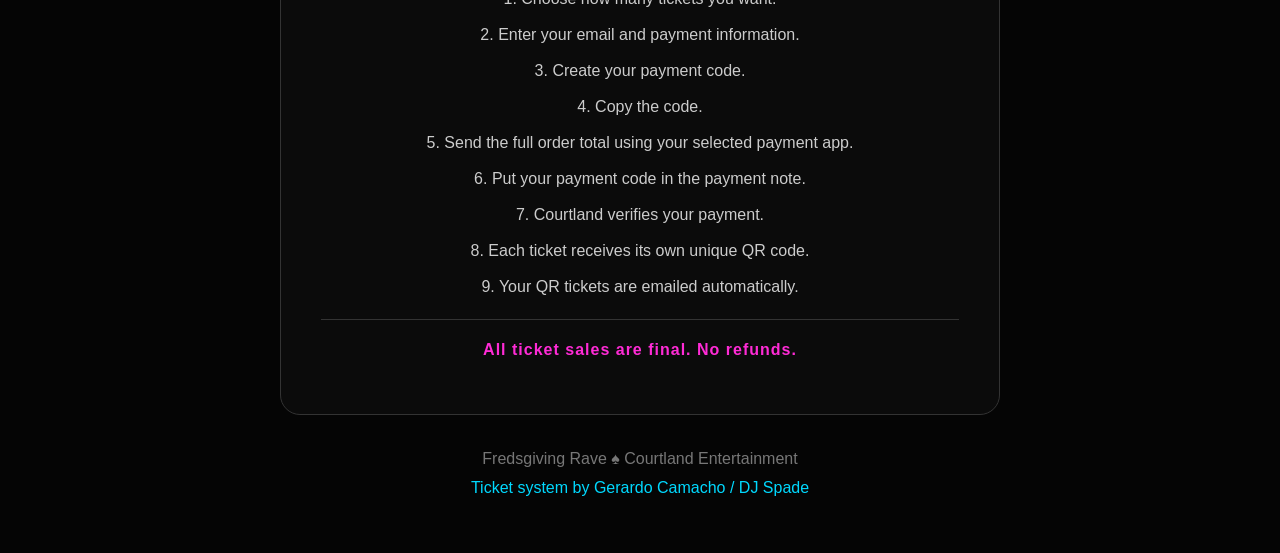
==== commit 11bea156: "Add files via upload" ====
--- a/payment.html
+++ b/payment.html
@@ -33,7 +33,7 @@
 
     <link
         rel="stylesheet"
-        href="style.css"
+        href="style.css?v=5"
     >
 
 </head>
@@ -89,14 +89,22 @@
             </p>
 
 
+            <p class="payment-price-label">
+                PER TICKET
+            </p>
+
+
             <p class="payment-description">
 
-                Enter your information below first.
-
-                We will generate a unique payment code for you.
-
-                Put that code in the note or message when
-                sending your $5 payment.
+                Enter your information below
+                and choose how many tickets
+                you would like.
+
+                We will generate one unique
+                payment code for your entire order.
+
+                Put that code in the note or message
+                when sending your payment.
 
             </p>
 
@@ -112,9 +120,13 @@
             >
 
 
+                <!-- ================================================= -->
+                <!-- EMAIL                                             -->
+                <!-- ================================================= -->
+
                 <label for="ticketEmail">
 
-                    EMAIL FOR YOUR TICKET
+                    EMAIL FOR YOUR TICKETS
 
                 </label>
 
@@ -130,6 +142,109 @@
 
 
 
+                <!-- ================================================= -->
+                <!-- QUANTITY                                          -->
+                <!-- ================================================= -->
+
+                <label for="ticketQuantity">
+
+                    NUMBER OF TICKETS
+
+                </label>
+
+
+                <select
+                    id="ticketQuantity"
+                    name="ticketQuantity"
+                    required
+                >
+
+                    <option value="1">
+                        1 Ticket
+                    </option>
+
+                    <option value="2">
+                        2 Tickets
+                    </option>
+
+                    <option value="3">
+                        3 Tickets
+                    </option>
+
+                    <option value="4">
+                        4 Tickets
+                    </option>
+
+                    <option value="5">
+                        5 Tickets
+                    </option>
+
+                    <option value="6">
+                        6 Tickets
+                    </option>
+
+                    <option value="7">
+                        7 Tickets
+                    </option>
+
+                    <option value="8">
+                        8 Tickets
+                    </option>
+
+                    <option value="9">
+                        9 Tickets
+                    </option>
+
+                    <option value="10">
+                        10 Tickets
+                    </option>
+
+                </select>
+
+
+
+                <!-- ================================================= -->
+                <!-- ORDER TOTAL                                       -->
+                <!-- ================================================= -->
+
+                <div class="order-total-box">
+
+
+                    <span class="order-total-label">
+
+                        ORDER TOTAL
+
+                    </span>
+
+
+                    <span
+                        class="order-total-price"
+                        id="orderTotal"
+                    >
+
+                        $5
+
+                    </span>
+
+
+                    <span
+                        class="order-total-detail"
+                        id="orderTotalDetail"
+                    >
+
+                        1 ticket × $5
+
+                    </span>
+
+
+                </div>
+
+
+
+                <!-- ================================================= -->
+                <!-- PAYMENT METHOD                                    -->
+                <!-- ================================================= -->
+
                 <label for="paymentMethod">
 
                     PAYMENT METHOD
@@ -162,6 +277,10 @@
                 </select>
 
 
+
+                <!-- ================================================= -->
+                <!-- PAYMENT NAME                                      -->
+                <!-- ================================================= -->
 
                 <label for="paymentName">
 
@@ -181,28 +300,65 @@
 
 
                 <!-- ================================================= -->
+                <!-- ♠ MULTIPLE TICKET INFO                            -->
+                <!-- ================================================= -->
+
+                <div class="multi-ticket-info">
+
+
+                    <strong>
+                        BUYING FOR FRIENDS?
+                    </strong>
+
+
+                    <p>
+
+                        You can purchase multiple tickets
+                        in one order.
+
+                        Each ticket will receive its own
+                        unique QR code.
+
+                        All tickets from this order will
+                        be sent to the email entered above.
+
+                    </p>
+
+
+                </div>
+
+
+
+                <!-- ================================================= -->
                 <!-- ♠ NO REFUND POLICY                                 -->
                 <!-- ================================================= -->
 
                 <div class="refund-policy">
+
 
                     <strong>
                         ALL SALES ARE FINAL.
                     </strong>
 
+
                     <p>
 
-                        No refunds will be issued after a ticket
-                        is purchased.
-
-                        By continuing, you acknowledge and agree
-                        to this policy.
+                        No refunds will be issued after
+                        a ticket is purchased.
+
+                        By continuing, you acknowledge
+                        and agree to this policy.
 
                     </p>
 
+
                 </div>
 
 
+
+                <!-- ================================================= -->
+                <!-- CREATE PAYMENT CODE                                -->
+                <!-- ================================================= -->
 
                 <button
                     type="submit"
@@ -214,9 +370,14 @@
 
                 </button>
 
+
             </form>
 
 
+
+            <!-- ================================================= -->
+            <!-- ♠ STATUS MESSAGE                                  -->
+            <!-- ================================================= -->
 
             <p
                 class="ticket-message"
@@ -274,10 +435,47 @@
 
 
 
+                <!-- ================================================= -->
+                <!-- ORDER SUMMARY                                     -->
+                <!-- ================================================= -->
+
+                <div class="final-order-summary">
+
+
+                    <p>
+
+                        Tickets:
+
+                        <strong
+                            id="finalTicketQuantity"
+                        >
+                            1
+                        </strong>
+
+                    </p>
+
+
+                    <p>
+
+                        Total Payment:
+
+                        <strong
+                            id="finalOrderTotal"
+                        >
+                            $5
+                        </strong>
+
+                    </p>
+
+
+                </div>
+
+
+
                 <p class="reference-warning">
 
-                    Your ticket will not be sent until
-                    your payment has been verified.
+                    Your tickets will not be sent until
+                    your full payment has been verified.
 
                 </p>
 
@@ -293,8 +491,12 @@
                 >
 
 
-                    <p>
+                    <p
+                        id="paymentAmountMessage"
+                    >
+
                         Now send your $5 payment:
+
                     </p>
 
 
@@ -334,37 +536,59 @@
 
 
             <p>
-                1. Create your payment code.
-            </p>
-
-
-            <p>
-                2. Copy the code.
-            </p>
-
-
-            <p>
-                3. Send $5 using your selected payment app.
-            </p>
-
-
-            <p>
-                4. Put the code in the payment note.
-            </p>
-
-
-            <p>
-                5. Courtland verifies the payment.
-            </p>
-
-
-            <p>
-                6. Your QR ticket is emailed automatically.
+                1. Choose how many tickets you want.
+            </p>
+
+
+            <p>
+                2. Enter your email and payment information.
+            </p>
+
+
+            <p>
+                3. Create your payment code.
+            </p>
+
+
+            <p>
+                4. Copy the code.
+            </p>
+
+
+            <p>
+                5. Send the full order total using
+                your selected payment app.
+            </p>
+
+
+            <p>
+                6. Put your payment code in the
+                payment note.
+            </p>
+
+
+            <p>
+                7. Courtland verifies your payment.
+            </p>
+
+
+            <p>
+                8. Each ticket receives its own
+                unique QR code.
+            </p>
+
+
+            <p>
+                9. Your QR tickets are emailed
+                automatically.
             </p>
 
 
             <p class="help-refund-warning">
-                7. All ticket sales are final. No refunds.
+
+                All ticket sales are final.
+                No refunds.
+
             </p>
 
 
@@ -395,10 +619,10 @@
 
     <!-- ================================================= -->
     <!-- ♠ SCRIPT                                           -->
-    <!-- v=3 loads current JavaScript                      -->
     <!-- ================================================= -->
 
-    <script src="script.js?v=3"></script>
+    <script src="script.js?v=4"></script>
+
 
 </body>
 
--- a/style.css
+++ b/style.css
@@ -9,23 +9,39 @@
 /* ===================================================== */
 
 
+/* ===================================================== */
+/* ♠ GLOBAL                                              */
+/* ===================================================== */
+
 * {
-    margin: 0;
-    padding: 0;
-    box-sizing: border-box;
+
+    margin:
+        0;
+
+    padding:
+        0;
+
+    box-sizing:
+        border-box;
+
 }
 
 
 html {
-    scroll-behavior: smooth;
+
+    scroll-behavior:
+        smooth;
+
 }
 
 
 body {
 
-    background-color: #050505;
-
-    color: white;
+    background-color:
+        #050505;
+
+    color:
+        white;
 
     font-family:
         Arial,
@@ -35,13 +51,18 @@
 
 
 a {
+
     -webkit-tap-highlight-color:
         transparent;
+
 }
 
 
 .hidden {
-    display: none !important;
+
+    display:
+        none !important;
+
 }
 
 
@@ -52,14 +73,20 @@
 
 .navbar {
 
-    position: fixed;
-
-    top: 0;
-    left: 0;
-
-    width: 100%;
-
-    display: flex;
+    position:
+        fixed;
+
+    top:
+        0;
+
+    left:
+        0;
+
+    width:
+        100%;
+
+    display:
+        flex;
 
     justify-content:
         space-between;
@@ -70,7 +97,8 @@
     padding:
         25px 50px;
 
-    z-index: 1000;
+    z-index:
+        1000;
 
     background-color:
         rgba(
@@ -88,11 +116,14 @@
 
 .nav-logo {
 
-    color: white;
-
-    text-decoration: none;
-
-    font-weight: bold;
+    color:
+        white;
+
+    text-decoration:
+        none;
+
+    font-weight:
+        bold;
 
     letter-spacing:
         4px;
@@ -102,18 +133,22 @@
 
 .nav-links {
 
-    display: flex;
-
-    gap: 30px;
+    display:
+        flex;
+
+    gap:
+        30px;
 
 }
 
 
 .nav-links a {
 
-    color: white;
-
-    text-decoration: none;
+    color:
+        white;
+
+    text-decoration:
+        none;
 
     font-size:
         0.9rem;
@@ -128,7 +163,10 @@
 
 
 .nav-links a:hover {
-    color: #00d9ff;
+
+    color:
+        #00d9ff;
+
 }
 
 
@@ -139,11 +177,14 @@
 
 .menu-button {
 
-    display: none;
-
-    margin: 0;
-
-    padding: 0;
+    display:
+        none;
+
+    margin:
+        0;
+
+    padding:
+        0;
 
     background:
         transparent;
@@ -688,6 +729,9 @@
     justify-content:
         center;
 
+    align-items:
+        stretch;
+
     flex-wrap:
         wrap;
 
@@ -711,33 +755,151 @@
     background-color:
         #0c0c0c;
 
-}
-
+    display:
+        flex;
+
+    flex-direction:
+        column;
+
+    align-items:
+        center;
+
+    text-align:
+        center;
+
+    transition:
+        transform 0.3s ease,
+        border-color 0.3s ease,
+        box-shadow 0.3s ease;
+
+}
+
+
+.lineup-card:hover {
+
+    transform:
+        translateY(-6px);
+
+    border-color:
+        #ff2bd6;
+
+    box-shadow:
+        0 0 25px
+        rgba(
+            255,
+            43,
+            214,
+            0.15
+        );
+
+}
+
+
+
+/* ===================================================== */
+/* ♠ ARTIST IMAGE WRAPPER                                */
+/* ===================================================== */
+
+.artist-image-wrapper {
+
+    width:
+        160px;
+
+    height:
+        160px;
+
+    margin:
+        0 auto 22px;
+
+    border-radius:
+        14px;
+
+    overflow:
+        hidden;
+
+    display:
+        flex;
+
+    justify-content:
+        center;
+
+    align-items:
+        center;
+
+    background:
+        #050505;
+
+    border:
+        1px solid #333;
+
+}
+
+
+
+/* ===================================================== */
+/* ♠ DJ SPADE LOGO                                       */
+/* ===================================================== */
 
 .lineup-logo {
 
     width:
         140px;
 
+    max-width:
+        90%;
+
+    max-height:
+        140px;
+
+    object-fit:
+        contain;
+
     border-radius:
         12px;
 
-    margin-bottom:
-        20px;
-
-}
-
+}
+
+
+
+/* ===================================================== */
+/* ♠ IANSITO PHOTO                                       */
+/* ===================================================== */
+
+.lineup-artist-photo {
+
+    width:
+        100%;
+
+    height:
+        100%;
+
+    object-fit:
+        cover;
+
+    object-position:
+        center;
+
+    display:
+        block;
+
+}
+
+
+
+/* ===================================================== */
+/* ♠ COMING SOON                                         */
+/* ===================================================== */
 
 .coming-soon-box {
 
     width:
-        140px;
+        160px;
 
     height:
-        140px;
+        160px;
 
     margin:
-        0 auto 20px;
+        0 auto 22px;
 
     display:
         flex;
@@ -752,13 +914,21 @@
         2px dashed #555;
 
     border-radius:
-        12px;
+        14px;
 
     font-size:
         3rem;
 
-}
-
+    color:
+        #777;
+
+}
+
+
+
+/* ===================================================== */
+/* ♠ LINEUP TEXT                                         */
+/* ===================================================== */
 
 .lineup-card h3 {
 
@@ -782,10 +952,19 @@
     line-height:
         1.6;
 
-}
-
+    flex-grow:
+        1;
+
+}
+
+
+
+/* ===================================================== */
+/* ♠ LINEUP BADGES                                       */
+/* ===================================================== */
 
 .headliner,
+.opener-badge,
 .upcoming {
 
     display:
@@ -823,6 +1002,17 @@
 }
 
 
+.opener-badge {
+
+    border:
+        1px solid #9b5cff;
+
+    color:
+        #9b5cff;
+
+}
+
+
 .upcoming {
 
     border:
@@ -850,7 +1040,7 @@
 .media-intro {
 
     max-width:
-        650px;
+        700px;
 
     color:
         #d8d8d8;
@@ -878,6 +1068,9 @@
     justify-content:
         center;
 
+    align-items:
+        stretch;
+
     flex-wrap:
         wrap;
 
@@ -887,7 +1080,7 @@
 .social-card {
 
     width:
-        320px;
+        300px;
 
     padding:
         35px;
@@ -901,6 +1094,12 @@
     background-color:
         #0c0c0c;
 
+    display:
+        flex;
+
+    flex-direction:
+        column;
+
 }
 
 
@@ -926,6 +1125,9 @@
     margin-bottom:
         25px;
 
+    flex-grow:
+        1;
+
 }
 
 
@@ -955,6 +1157,9 @@
     letter-spacing:
         2px;
 
+    transition:
+        0.3s ease;
+
 }
 
 
@@ -970,6 +1175,18 @@
 }
 
 
+.courtland-button:hover,
+.youtube-button:hover {
+
+    background:
+        #00d9ff;
+
+    color:
+        #050505;
+
+}
+
+
 .instagram-button {
 
     color:
@@ -981,6 +1198,48 @@
 }
 
 
+.instagram-button:hover {
+
+    background:
+        #ff2bd6;
+
+    color:
+        #050505;
+
+}
+
+
+.iansito-button {
+
+    color:
+        #9b5cff;
+
+    border:
+        2px solid #9b5cff;
+
+}
+
+
+.iansito-button:hover {
+
+    background:
+        #9b5cff;
+
+    color:
+        #050505;
+
+    box-shadow:
+        0 0 15px
+        rgba(
+            155,
+            92,
+            255,
+            0.35
+        );
+
+}
+
+
 
 /* ===================================================== */
 /* ♠ TICKET SUMMARY                                      */
@@ -1076,6 +1335,26 @@
 }
 
 
+.ticket-refund-note {
+
+    margin-top:
+        20px;
+
+    color:
+        #ff2bd6;
+
+    font-size:
+        0.85rem;
+
+    font-weight:
+        bold;
+
+    letter-spacing:
+        1.5px;
+
+}
+
+
 
 /* ===================================================== */
 /* ♠ LOCATION                                            */
@@ -1151,12 +1430,18 @@
 
 
 .footer p:nth-child(2) {
-    color: #ff2bd6;
+
+    color:
+        #ff2bd6;
+
 }
 
 
 .footer p:nth-child(3) {
-    color: #00d9ff;
+
+    color:
+        #00d9ff;
+
 }
 
 
@@ -1308,6 +1593,26 @@
 }
 
 
+.payment-price-label {
+
+    margin-top:
+        2px;
+
+    color:
+        #888;
+
+    font-size:
+        0.75rem;
+
+    font-weight:
+        bold;
+
+    letter-spacing:
+        3px;
+
+}
+
+
 .payment-description {
 
     max-width:
@@ -1402,6 +1707,163 @@
 
     border-color:
         #ff2bd6;
+
+}
+
+
+
+/* ===================================================== */
+/* ♠ ORDER TOTAL                                         */
+/* ===================================================== */
+
+.order-total-box {
+
+    margin:
+        12px 0 15px;
+
+    padding:
+        22px 18px;
+
+    border:
+        1px solid #333;
+
+    border-radius:
+        12px;
+
+    background:
+        rgba(
+            0,
+            217,
+            255,
+            0.035
+        );
+
+    display:
+        flex;
+
+    flex-direction:
+        column;
+
+    align-items:
+        center;
+
+    text-align:
+        center;
+
+}
+
+
+.order-total-label {
+
+    color:
+        #aaa;
+
+    font-size:
+        0.72rem;
+
+    font-weight:
+        bold;
+
+    letter-spacing:
+        2px;
+
+}
+
+
+.order-total-price {
+
+    margin-top:
+        7px;
+
+    color:
+        #00d9ff;
+
+    font-size:
+        2.4rem;
+
+    font-weight:
+        900;
+
+}
+
+
+.order-total-detail {
+
+    margin-top:
+        5px;
+
+    color:
+        #888;
+
+    font-size:
+        0.82rem;
+
+}
+
+
+
+/* ===================================================== */
+/* ♠ MULTIPLE TICKET INFO                                */
+/* ===================================================== */
+
+.multi-ticket-info {
+
+    margin-top:
+        18px;
+
+    padding:
+        18px;
+
+    border:
+        1px solid #9b5cff;
+
+    border-radius:
+        10px;
+
+    background:
+        rgba(
+            155,
+            92,
+            255,
+            0.06
+        );
+
+    text-align:
+        center;
+
+}
+
+
+.multi-ticket-info strong {
+
+    display:
+        block;
+
+    color:
+        #9b5cff;
+
+    font-size:
+        0.9rem;
+
+    letter-spacing:
+        2px;
+
+    margin-bottom:
+        8px;
+
+}
+
+
+.multi-ticket-info p {
+
+    color:
+        #cfcfcf;
+
+    font-size:
+        0.85rem;
+
+    line-height:
+        1.55;
 
 }
 
@@ -1482,6 +1944,7 @@
         20px;
 
 }
+
 
 
 /* ===================================================== */
@@ -1581,6 +2044,53 @@
 }
 
 
+
+/* ===================================================== */
+/* ♠ FINAL ORDER SUMMARY                                 */
+/* ===================================================== */
+
+.final-order-summary {
+
+    margin:
+        22px 0;
+
+    padding:
+        18px;
+
+    border:
+        1px solid #333;
+
+    border-radius:
+        10px;
+
+    background:
+        #090909;
+
+}
+
+
+.final-order-summary p {
+
+    margin:
+        7px 0;
+
+    color:
+        #cfcfcf;
+
+    font-size:
+        0.95rem;
+
+}
+
+
+.final-order-summary strong {
+
+    color:
+        #00d9ff;
+
+}
+
+
 .reference-warning {
 
     margin-top:
@@ -1592,6 +2102,9 @@
     font-size:
         0.9rem;
 
+    line-height:
+        1.5;
+
 }
 
 
@@ -1649,6 +2162,9 @@
     letter-spacing:
         2px;
 
+    transition:
+        0.3s ease;
+
 }
 
 
@@ -1738,6 +2254,9 @@
     text-align:
         center;
 
+    line-height:
+        1.5;
+
 }
 
 
@@ -1759,7 +2278,10 @@
 
 
 .payment-footer p:last-child {
-    color: #00d9ff;
+
+    color:
+        #00d9ff;
+
 }
 
 
@@ -1942,6 +2464,18 @@
     }
 
 
+    .artist-image-wrapper,
+    .coming-soon-box {
+
+        width:
+            150px;
+
+        height:
+            150px;
+
+    }
+
+
     .ticket-summary {
 
         flex-direction:
@@ -2003,7 +2537,31 @@
     }
 
 
-    .refund-policy {
+    .payment-price-label {
+
+        font-size:
+            0.68rem;
+
+    }
+
+
+    .order-total-box {
+
+        padding:
+            18px 14px;
+
+    }
+
+
+    .order-total-price {
+
+        font-size:
+            2rem;
+
+    }
+
+
+    .multi-ticket-info {
 
         padding:
             16px 14px;
@@ -2011,7 +2569,7 @@
     }
 
 
-    .refund-policy strong {
+    .multi-ticket-info strong {
 
         font-size:
             0.82rem;
@@ -2022,7 +2580,7 @@
     }
 
 
-    .refund-policy p {
+    .multi-ticket-info p {
 
         font-size:
             0.82rem;
@@ -2030,6 +2588,33 @@
     }
 
 
+    .refund-policy {
+
+        padding:
+            16px 14px;
+
+    }
+
+
+    .refund-policy strong {
+
+        font-size:
+            0.82rem;
+
+        letter-spacing:
+            1.5px;
+
+    }
+
+
+    .refund-policy p {
+
+        font-size:
+            0.82rem;
+
+    }
+
+
     .reference-code {
 
         font-size:
@@ -2041,12 +2626,21 @@
     }
 
 
+    .final-order-summary {
+
+        padding:
+            15px;
+
+    }
+
+
     .request-ticket-button {
 
         width:
             100%;
 
     }
+
 
 }
 
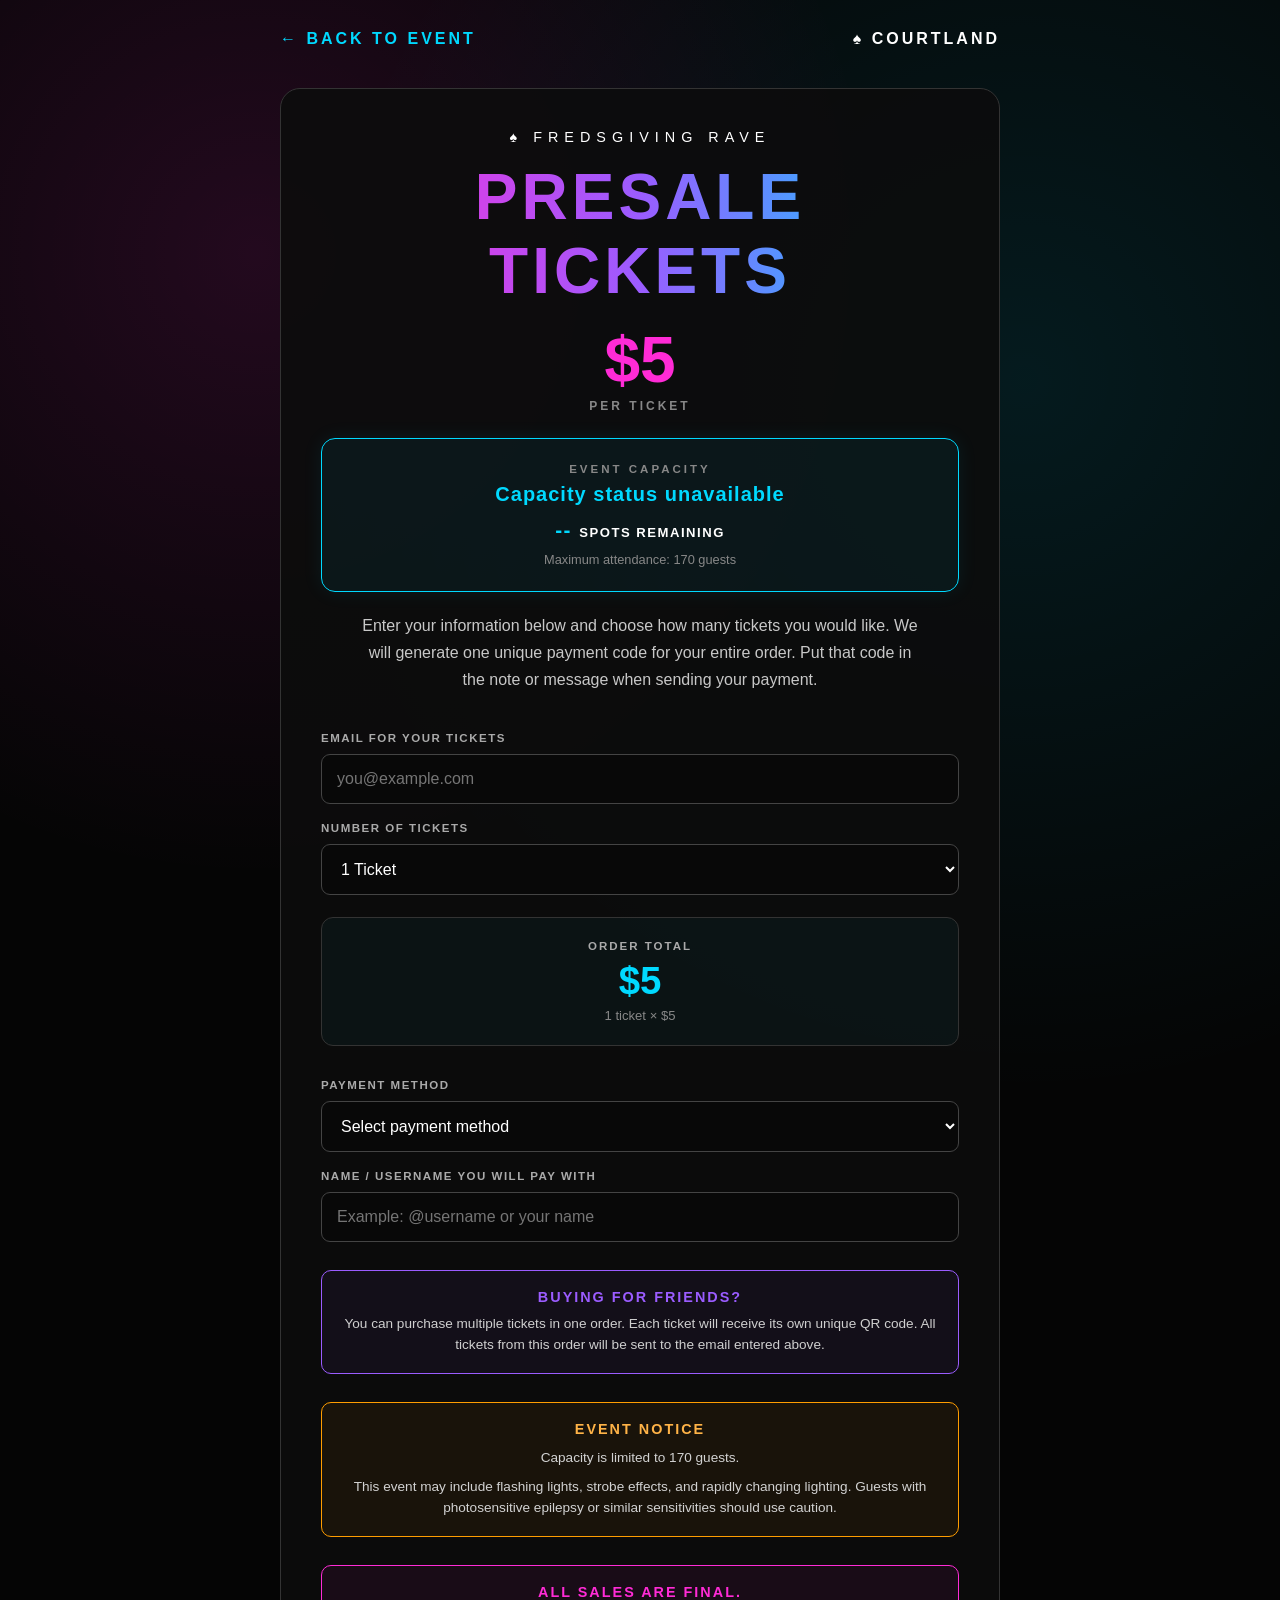
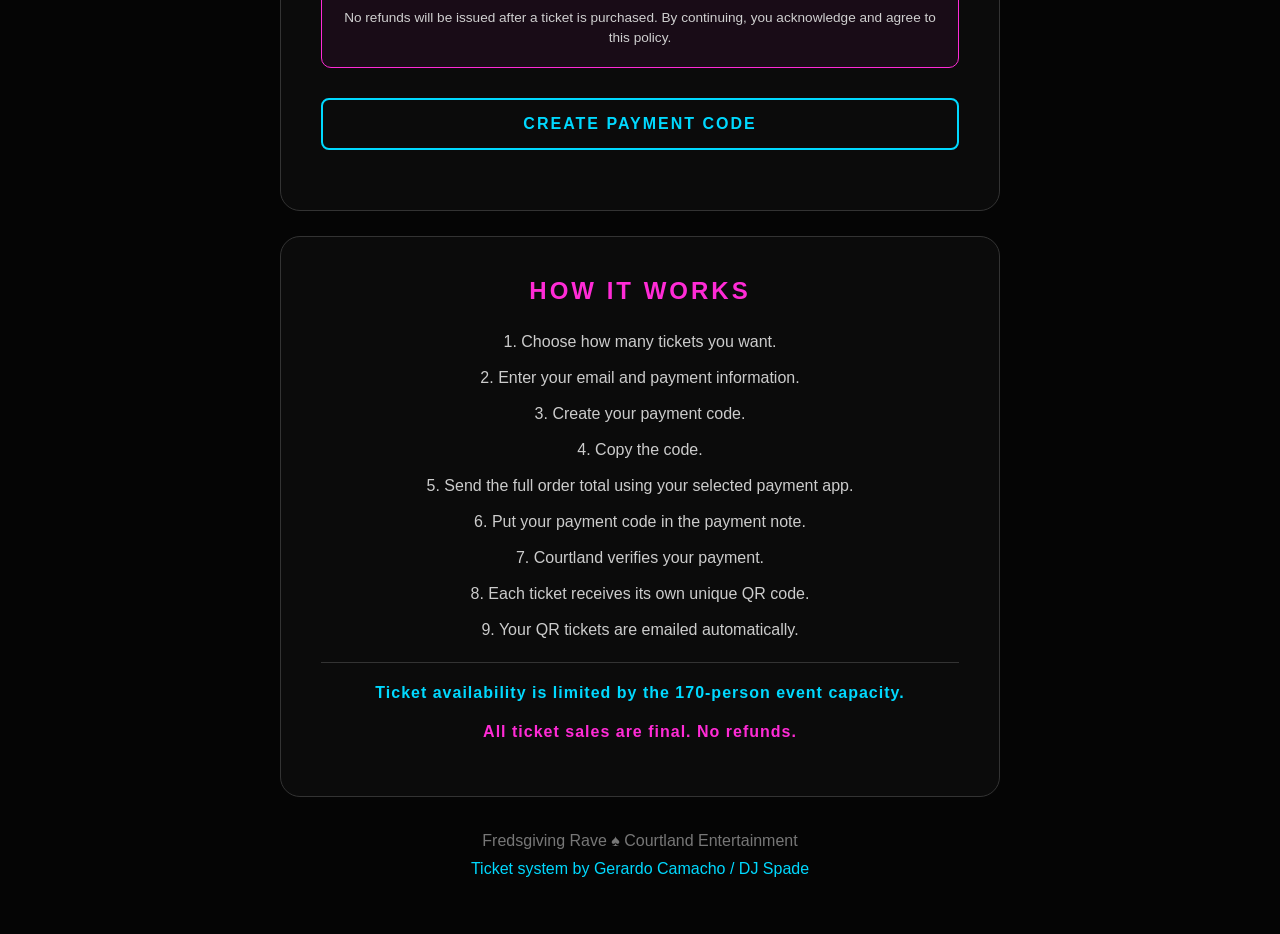
==== commit ec1c79f1: "Add files via upload" ====
--- a/payment.html
+++ b/payment.html
@@ -33,7 +33,7 @@
 
     <link
         rel="stylesheet"
-        href="style.css?v=5"
+        href="style.css?v=7"
     >
 
 </head>
@@ -92,6 +92,77 @@
             <p class="payment-price-label">
                 PER TICKET
             </p>
+
+
+
+            <!-- ================================================= -->
+            <!-- ♠ LIVE CAPACITY                                    -->
+            <!-- ================================================= -->
+
+            <div
+                class="capacity-box"
+                id="capacityBox"
+            >
+
+                <p class="capacity-label">
+                    EVENT CAPACITY
+                </p>
+
+
+                <p
+                    class="capacity-text"
+                    id="capacityText"
+                >
+                    Checking availability...
+                </p>
+
+
+                <p class="capacity-count">
+
+                    <span
+                        id="capacityRemaining"
+                    >
+                        --
+                    </span>
+
+                    SPOTS REMAINING
+
+                </p>
+
+
+                <p class="capacity-limit">
+                    Maximum attendance: 170 guests
+                </p>
+
+            </div>
+
+
+
+            <!-- ================================================= -->
+            <!-- ♠ SOLD OUT MESSAGE                                 -->
+            <!-- ================================================= -->
+
+            <div
+                class="sold-out-box hidden"
+                id="soldOutBox"
+            >
+
+                <strong>
+                    SOLD OUT
+                </strong>
+
+
+                <p>
+
+                    Fredsgiving Rave has reached
+                    maximum capacity.
+
+                    Ticket sales are now closed.
+
+                </p>
+
+            </div>
+
 
 
             <p class="payment-description">
@@ -211,9 +282,7 @@
 
 
                     <span class="order-total-label">
-
                         ORDER TOTAL
-
                     </span>
 
 
@@ -221,9 +290,7 @@
                         class="order-total-price"
                         id="orderTotal"
                     >
-
                         $5
-
                     </span>
 
 
@@ -231,9 +298,7 @@
                         class="order-total-detail"
                         id="orderTotalDetail"
                     >
-
                         1 ticket × $5
-
                     </span>
 
 
@@ -330,6 +395,41 @@
 
 
                 <!-- ================================================= -->
+                <!-- ♠ EVENT / LIGHTING WARNING                        -->
+                <!-- ================================================= -->
+
+                <div class="event-warning-box">
+
+
+                    <strong>
+                        EVENT NOTICE
+                    </strong>
+
+
+                    <p>
+
+                        Capacity is limited to 170 guests.
+
+                    </p>
+
+
+                    <p>
+
+                        This event may include flashing lights,
+                        strobe effects, and rapidly changing
+                        lighting.
+
+                        Guests with photosensitive epilepsy
+                        or similar sensitivities should use caution.
+
+                    </p>
+
+
+                </div>
+
+
+
+                <!-- ================================================= -->
                 <!-- ♠ NO REFUND POLICY                                 -->
                 <!-- ================================================= -->
 
@@ -365,9 +465,7 @@
                     class="request-ticket-button"
                     id="createCodeButton"
                 >
-
                     CREATE PAYMENT CODE
-
                 </button>
 
 
@@ -407,9 +505,7 @@
                     class="reference-code"
                     id="paymentReference"
                 >
-
                     FRED-PAY-XXXXXX
-
                 </p>
 
 
@@ -419,9 +515,7 @@
                     class="copy-reference-button"
                     id="copyReferenceButton"
                 >
-
                     COPY CODE
-
                 </button>
 
 
@@ -494,9 +588,7 @@
                     <p
                         id="paymentAmountMessage"
                     >
-
                         Now send your $5 payment:
-
                     </p>
 
 
@@ -507,9 +599,7 @@
                         class="payment-option"
                         id="selectedPaymentButton"
                     >
-
                         CONTINUE TO PAYMENT
-
                     </a>
 
 
@@ -584,6 +674,14 @@
             </p>
 
 
+            <p class="help-capacity-warning">
+
+                Ticket availability is limited
+                by the 170-person event capacity.
+
+            </p>
+
+
             <p class="help-refund-warning">
 
                 All ticket sales are final.
@@ -619,9 +717,10 @@
 
     <!-- ================================================= -->
     <!-- ♠ SCRIPT                                           -->
+    <!-- v=5 = live capacity system                       -->
     <!-- ================================================= -->
 
-    <script src="script.js?v=4"></script>
+    <script src="script.js?v=5"></script>
 
 
 </body>
--- a/style.css
+++ b/style.css
@@ -795,11 +795,6 @@
 }
 
 
-
-/* ===================================================== */
-/* ♠ ARTIST IMAGE WRAPPER                                */
-/* ===================================================== */
-
 .artist-image-wrapper {
 
     width:
@@ -835,11 +830,6 @@
 }
 
 
-
-/* ===================================================== */
-/* ♠ DJ SPADE LOGO                                       */
-/* ===================================================== */
-
 .lineup-logo {
 
     width:
@@ -860,11 +850,6 @@
 }
 
 
-
-/* ===================================================== */
-/* ♠ IANSITO PHOTO                                       */
-/* ===================================================== */
-
 .lineup-artist-photo {
 
     width:
@@ -885,11 +870,6 @@
 }
 
 
-
-/* ===================================================== */
-/* ♠ COMING SOON                                         */
-/* ===================================================== */
-
 .coming-soon-box {
 
     width:
@@ -925,11 +905,6 @@
 }
 
 
-
-/* ===================================================== */
-/* ♠ LINEUP TEXT                                         */
-/* ===================================================== */
-
 .lineup-card h3 {
 
     font-size:
@@ -957,11 +932,6 @@
 
 }
 
-
-
-/* ===================================================== */
-/* ♠ LINEUP BADGES                                       */
-/* ===================================================== */
 
 .headliner,
 .opener-badge,
@@ -1632,6 +1602,214 @@
 
 
 /* ===================================================== */
+/* ♠ LIVE CAPACITY                                       */
+/* ===================================================== */
+
+.capacity-box {
+
+    margin:
+        25px auto 10px;
+
+    padding:
+        24px;
+
+    border:
+        1px solid #00d9ff;
+
+    border-radius:
+        14px;
+
+    background:
+        rgba(
+            0,
+            217,
+            255,
+            0.055
+        );
+
+    box-shadow:
+        0 0 20px
+        rgba(
+            0,
+            217,
+            255,
+            0.08
+        );
+
+}
+
+
+.capacity-label {
+
+    color:
+        #888;
+
+    font-size:
+        0.72rem;
+
+    font-weight:
+        bold;
+
+    letter-spacing:
+        3px;
+
+}
+
+
+.capacity-text {
+
+    margin-top:
+        8px;
+
+    color:
+        #00d9ff;
+
+    font-size:
+        1.25rem;
+
+    font-weight:
+        900;
+
+    letter-spacing:
+        1px;
+
+}
+
+
+.capacity-count {
+
+    margin-top:
+        12px;
+
+    color:
+        #ffffff;
+
+    font-size:
+        0.82rem;
+
+    font-weight:
+        bold;
+
+    letter-spacing:
+        1.5px;
+
+}
+
+
+.capacity-count span {
+
+    color:
+        #00d9ff;
+
+    font-size:
+        1.3rem;
+
+    font-weight:
+        900;
+
+}
+
+
+.capacity-limit {
+
+    margin-top:
+        10px;
+
+    color:
+        #888;
+
+    font-size:
+        0.8rem;
+
+}
+
+
+
+/* ===================================================== */
+/* ♠ SOLD OUT                                            */
+/* ===================================================== */
+
+.sold-out-box {
+
+    margin:
+        20px auto 10px;
+
+    padding:
+        24px;
+
+    border:
+        2px solid #ff2bd6;
+
+    border-radius:
+        14px;
+
+    background:
+        rgba(
+            255,
+            43,
+            214,
+            0.08
+        );
+
+    box-shadow:
+        0 0 25px
+        rgba(
+            255,
+            43,
+            214,
+            0.15
+        );
+
+}
+
+
+.sold-out-box strong {
+
+    display:
+        block;
+
+    color:
+        #ff2bd6;
+
+    font-size:
+        1.4rem;
+
+    font-weight:
+        900;
+
+    letter-spacing:
+        4px;
+
+    margin-bottom:
+        10px;
+
+}
+
+
+.sold-out-box p {
+
+    color:
+        #d8d8d8;
+
+    font-size:
+        0.95rem;
+
+    line-height:
+        1.6;
+
+}
+
+
+.sold-out-form {
+
+    opacity:
+        0.45;
+
+}
+
+
+
+/* ===================================================== */
 /* ♠ PAYMENT FORM                                        */
 /* ===================================================== */
 
@@ -1707,6 +1885,18 @@
 
     border-color:
         #ff2bd6;
+
+}
+
+
+.ticket-form input:disabled,
+.ticket-form select:disabled {
+
+    opacity:
+        0.55;
+
+    cursor:
+        not-allowed;
 
 }
 
@@ -1870,6 +2060,76 @@
 
 
 /* ===================================================== */
+/* ♠ EVENT WARNING                                       */
+/* ===================================================== */
+
+.event-warning-box {
+
+    margin-top:
+        18px;
+
+    padding:
+        18px;
+
+    border:
+        1px solid #ff9d00;
+
+    border-radius:
+        10px;
+
+    background:
+        rgba(
+            255,
+            157,
+            0,
+            0.06
+        );
+
+    text-align:
+        center;
+
+}
+
+
+.event-warning-box strong {
+
+    display:
+        block;
+
+    color:
+        #ffb347;
+
+    font-size:
+        0.9rem;
+
+    letter-spacing:
+        2px;
+
+    margin-bottom:
+        10px;
+
+}
+
+
+.event-warning-box p {
+
+    color:
+        #d2d2d2;
+
+    font-size:
+        0.85rem;
+
+    line-height:
+        1.55;
+
+    margin-top:
+        8px;
+
+}
+
+
+
+/* ===================================================== */
 /* ♠ NO REFUND POLICY                                    */
 /* ===================================================== */
 
@@ -1942,6 +2202,23 @@
 
     margin-top:
         20px;
+
+}
+
+
+.request-ticket-button:disabled {
+
+    border-color:
+        #666;
+
+    color:
+        #888;
+
+    cursor:
+        not-allowed;
+
+    box-shadow:
+        none;
 
 }
 
@@ -2220,7 +2497,7 @@
 }
 
 
-.help-refund-warning {
+.help-capacity-warning {
 
     margin-top:
         20px !important;
@@ -2230,6 +2507,23 @@
 
     border-top:
         1px solid #333;
+
+    color:
+        #00d9ff !important;
+
+    font-weight:
+        bold;
+
+    letter-spacing:
+        1px;
+
+}
+
+
+.help-refund-warning {
+
+    margin-top:
+        15px !important;
 
     color:
         #ff2bd6 !important;
@@ -2545,7 +2839,8 @@
     }
 
 
-    .order-total-box {
+    .capacity-box,
+    .sold-out-box {
 
         padding:
             18px 14px;
@@ -2553,6 +2848,30 @@
     }
 
 
+    .capacity-text {
+
+        font-size:
+            1.05rem;
+
+    }
+
+
+    .capacity-count span {
+
+        font-size:
+            1.15rem;
+
+    }
+
+
+    .order-total-box {
+
+        padding:
+            18px 14px;
+
+    }
+
+
     .order-total-price {
 
         font-size:
@@ -2561,7 +2880,9 @@
     }
 
 
-    .multi-ticket-info {
+    .multi-ticket-info,
+    .event-warning-box,
+    .refund-policy {
 
         padding:
             16px 14px;
@@ -2569,7 +2890,9 @@
     }
 
 
-    .multi-ticket-info strong {
+    .multi-ticket-info strong,
+    .event-warning-box strong,
+    .refund-policy strong {
 
         font-size:
             0.82rem;
@@ -2580,33 +2903,8 @@
     }
 
 
-    .multi-ticket-info p {
-
-        font-size:
-            0.82rem;
-
-    }
-
-
-    .refund-policy {
-
-        padding:
-            16px 14px;
-
-    }
-
-
-    .refund-policy strong {
-
-        font-size:
-            0.82rem;
-
-        letter-spacing:
-            1.5px;
-
-    }
-
-
+    .multi-ticket-info p,
+    .event-warning-box p,
     .refund-policy p {
 
         font-size:
